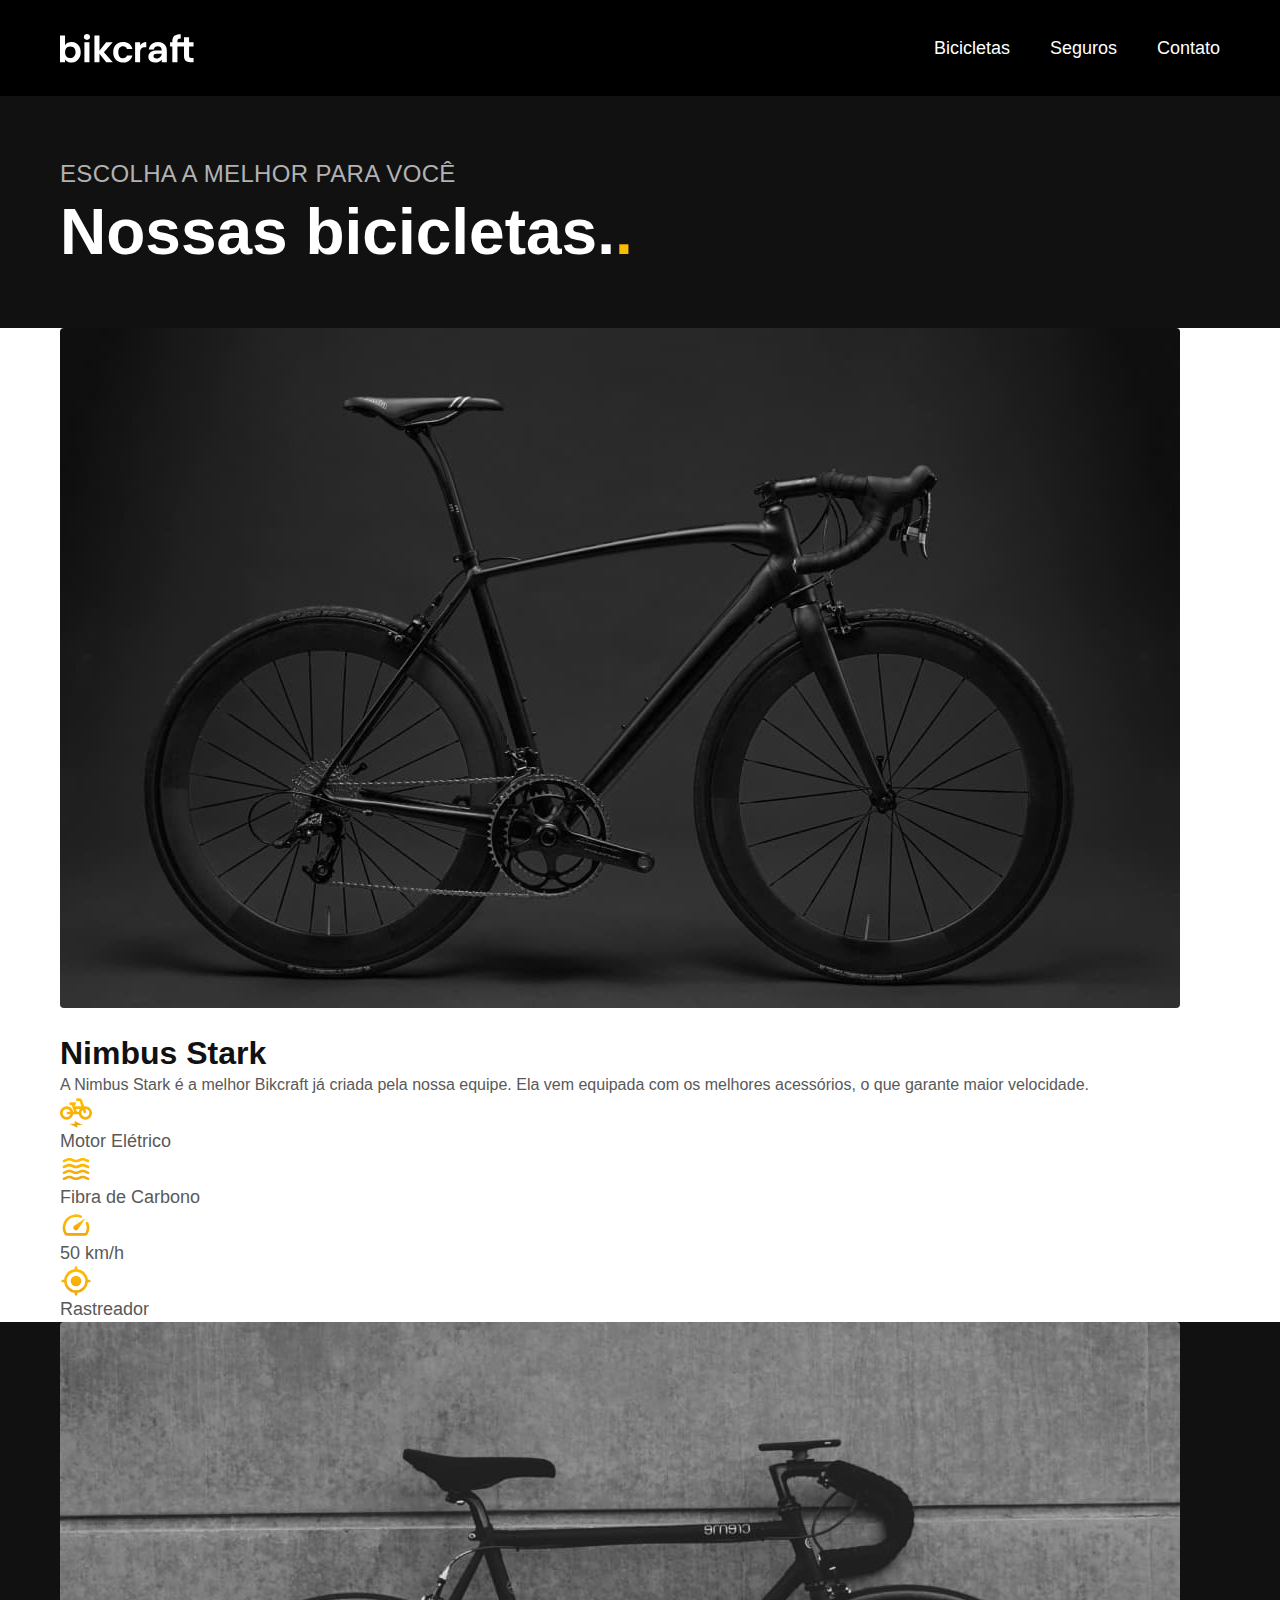
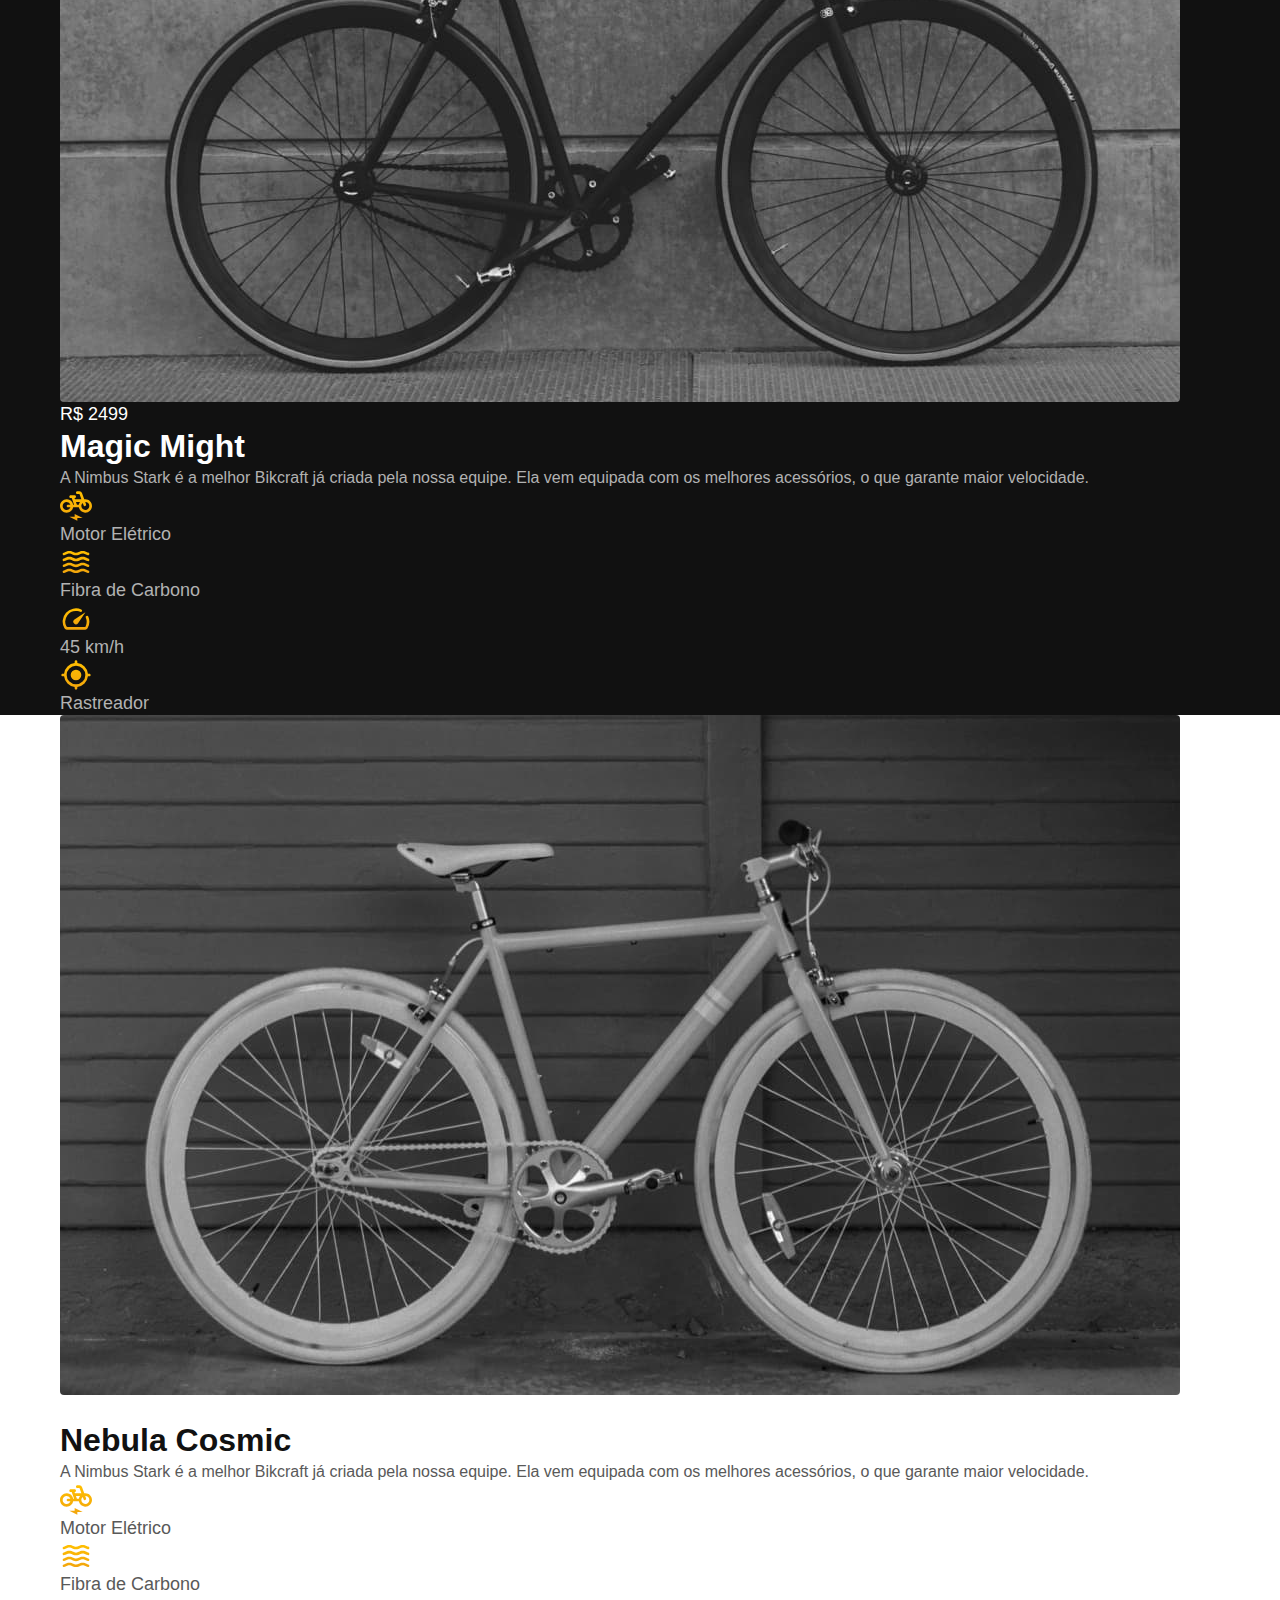
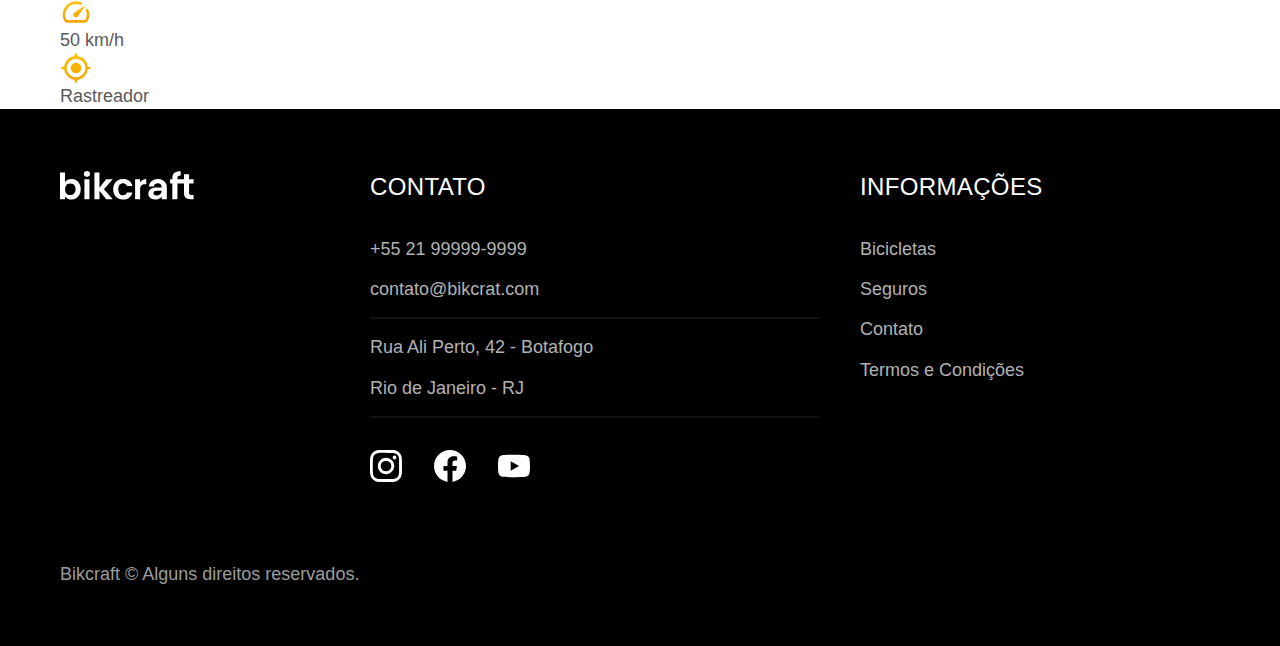
==== bicicletas.html @ 7bba7297 "Página de Temos adicionada" ====
<!DOCTYPE html>
<html lang="pt-b">

<head>
    <meta charset="UTF-8">
    <meta name="viewport" content="width=device-width, initial-scale=1.0">
    <title>Bicicletas | Bikcraft</title>
    <meta name="description" content="Bicicletas.">
    <link rel="stylesheet" href="./css/style.css">

    <!-- <link rel="preconnect" href="https://fonts.googleapis.com">
    <link rel="preconnect" href="https://fonts.gstatic.com" crossorigin>
    <link
        href="https://fonts.googleapis.com/css2?family=Poppins:ital,wght@0,400;0,500;1,400;1,500;&family=Roboto:ital,wght@0,400;0,500;1,400;1,500&family=Merriweather:ital,wght@0,900;1,900&display=swap"
        rel="stylesheet"> -->
</head>

<body id="bicicletas">
    <header class="header-bg">
        <div class="header container">
            <a href="./">
                <img src="./img/bikcraft.svg" alt="Bikcraft">
            </a>
            <nav aria-label="primaria">
                <ul class="header-menu font-1-m cor-0">
                    <li><a href="./bicicletas.html">Bicicletas</a></li>
                    <li><a href="./seguros.html">Seguros</a></li>
                    <li><a href="./contato.html">Contato</a></li>
                </ul>
            </nav>
        </div>
    </header>

    <main>
        <div class="titulo-bg">
            <div class="titulo container">
                <p class="font-2-l-b cor-5">ESCOLHA A MELHOR PARA VOCÊ</p>
                <h1 class="font-1-xxl cor-0">Nossas bicicletas.<span class="cor-p1">.</span></h1>
            </div>
        </div>


        <div class="bicicletas container">
            <div class="bicicletas-imagem">
                <img src="./img/bicicletas/nimbus.jpg" alt="Bicicleta Preta">
                <span class="font-2-m cor-0">R$ 4999</span>
            </div>
            <div class="bicicletas-conteudo">
                <h2 class="font-1-xl">Nimbus Stark</h2>
                <p class="font-2-s cor-8">A Nimbus Stark é a melhor Bikcraft já criada pela nossa equipe. Ela vem
                    equipada com os melhores
                    acessórios, o que garante maior velocidade.</p>
                <ul class="font-1-m cor-8">
                    <li>
                        <img src="./img/icones/eletrica.svg" alt="">
                        Motor Elétrico
                    </li>
                    <li>
                        <img src="./img/icones/carbono.svg" alt="">
                        Fibra de Carbono
                    </li>
                    <li>
                        <img src="./img/icones/velocidade.svg" alt="">
                        50 km/h
                    </li>
                    <li>
                        <img src="./img/icones/rastreador.svg" alt="">
                        Rastreador
                    </li>
                </ul>
            </div>
        </div>


        <div class="bicicletas-bg">
            <div class="bicicletas container">
                <div class="bicicletas-imagem">
                    <img src="./img/bicicletas/magic.jpg" alt="Bicicleta Preta">
                    <span class="font-2-m cor-0">R$ 2499</span>
                </div>
                <div class="bicicletas-conteudo">
                    <h2 class="font-1-xl cor-0">Magic Might</h2>
                    <p class="font-2-s cor-5">A Nimbus Stark é a melhor Bikcraft já criada pela nossa equipe. Ela vem
                        equipada com os melhores
                        acessórios, o que garante maior velocidade.</p>
                    <ul class="font-1-m cor-5">
                        <li>
                            <img src="./img/icones/eletrica.svg" alt="">
                            Motor Elétrico
                        </li>
                        <li>
                            <img src="./img/icones/carbono.svg" alt="">
                            Fibra de Carbono
                        </li>
                        <li>
                            <img src="./img/icones/velocidade.svg" alt="">
                            45 km/h
                        </li>
                        <li>
                            <img src="./img/icones/rastreador.svg" alt="">
                            Rastreador
                        </li>
                    </ul>
                </div>
            </div>
        </div>

        <div class="bicicletas container">
            <div class="bicicletas-imagem">
                <img src="./img/bicicletas/nebula.jpg" alt="Bicicleta Preta">
                <span class="font-2-m cor-0">R$ 3999</span>
            </div>
            <div class="bicicletas-conteudo">
                <h2 class="font-1-xl">Nebula Cosmic</h2>
                <p class="font-2-s cor-8">A Nimbus Stark é a melhor Bikcraft já criada pela nossa equipe. Ela vem
                    equipada com os melhores
                    acessórios, o que garante maior velocidade.</p>
                <ul class="font-1-m cor-8">
                    <li>
                        <img src="./img/icones/eletrica.svg" alt="">
                        Motor Elétrico
                    </li>
                    <li>
                        <img src="./img/icones/carbono.svg" alt="">
                        Fibra de Carbono
                    </li>
                    <li>
                        <img src="./img/icones/velocidade.svg" alt="">
                        50 km/h
                    </li>
                    <li>
                        <img src="./img/icones/rastreador.svg" alt="">
                        Rastreador
                    </li>
                </ul>
            </div>
        </div>


    </main>


    <footer class="footer-bg">
        <div class="footer container">
            <img src="./img/bikcraft.svg" alt="Bikcraft">
            <div class="footer-contato">
                <h3 class="font-2-l-b cor-0">Contato</h3>
                <ul class="font-2-m cor-5">
                    <li><a href="tel:+5521999999999">+55 21 99999-9999</a></li>
                    <li><a href="mailto:contato@bikcrat.com">contato@bikcrat.com</a></li>
                    <li>Rua Ali Perto, 42 - Botafogo</li>
                    <li>Rio de Janeiro - RJ</li>
                </ul>
                <div class="footer-redes">
                    <a href="./">
                        <img src="./img/redes/instagram.svg" alt="Instagram">
                    </a>
                    <a href="./">
                        <img src="./img/redes/facebook.svg" alt="facebook">
                    </a>
                    <a href="./">
                        <img src="./img/redes/youtube.svg" alt="Youtuber">
                    </a>
                </div>
            </div>
            <div class="footer-informacoes">
                <h3 class="font-2-l-b cor-0">Informações</h3>
                <nav>
                    <ul class="font-1-m cor-5">
                        <li><a href="./bicicletas.html">Bicicletas</a></li>
                        <li><a href="./seguros.html">Seguros</a></li>
                        <li><a href="./contato.html">Contato</a></li>
                        <li><a href="./termos.html">Termos e Condições</a></li>
                    </ul>
                </nav>
            </div>
            <p class="footer-copy font-2-m cor-6">Bikcraft © Alguns direitos reservados.</p>
        </div>
    </footer>
</body>

</html>
---- css/style.css ----
/* Global */
@import "./global/global.css";
@import "./global/header.css";
@import "./global/footer.css";

/* Utilidades */
@import "./utilidades/componentes.css";
@import "./utilidades/tipografia.css";
@import "./utilidades/cores.css";

/* Home */
@import "./home/introducao.css";
@import "./home/tecnologia.css";
@import "./home/parceiros.css";
@import "./home/depoimento.css";

/* Bicicletas */
@import "./bicicletas/bicicletas-lista.css";
@import "./bicicletas/bicicletas.css";

/* Seguros */
@import "./seguros/seguros.css";

/* Termos */
@import "./termos/termos.css";
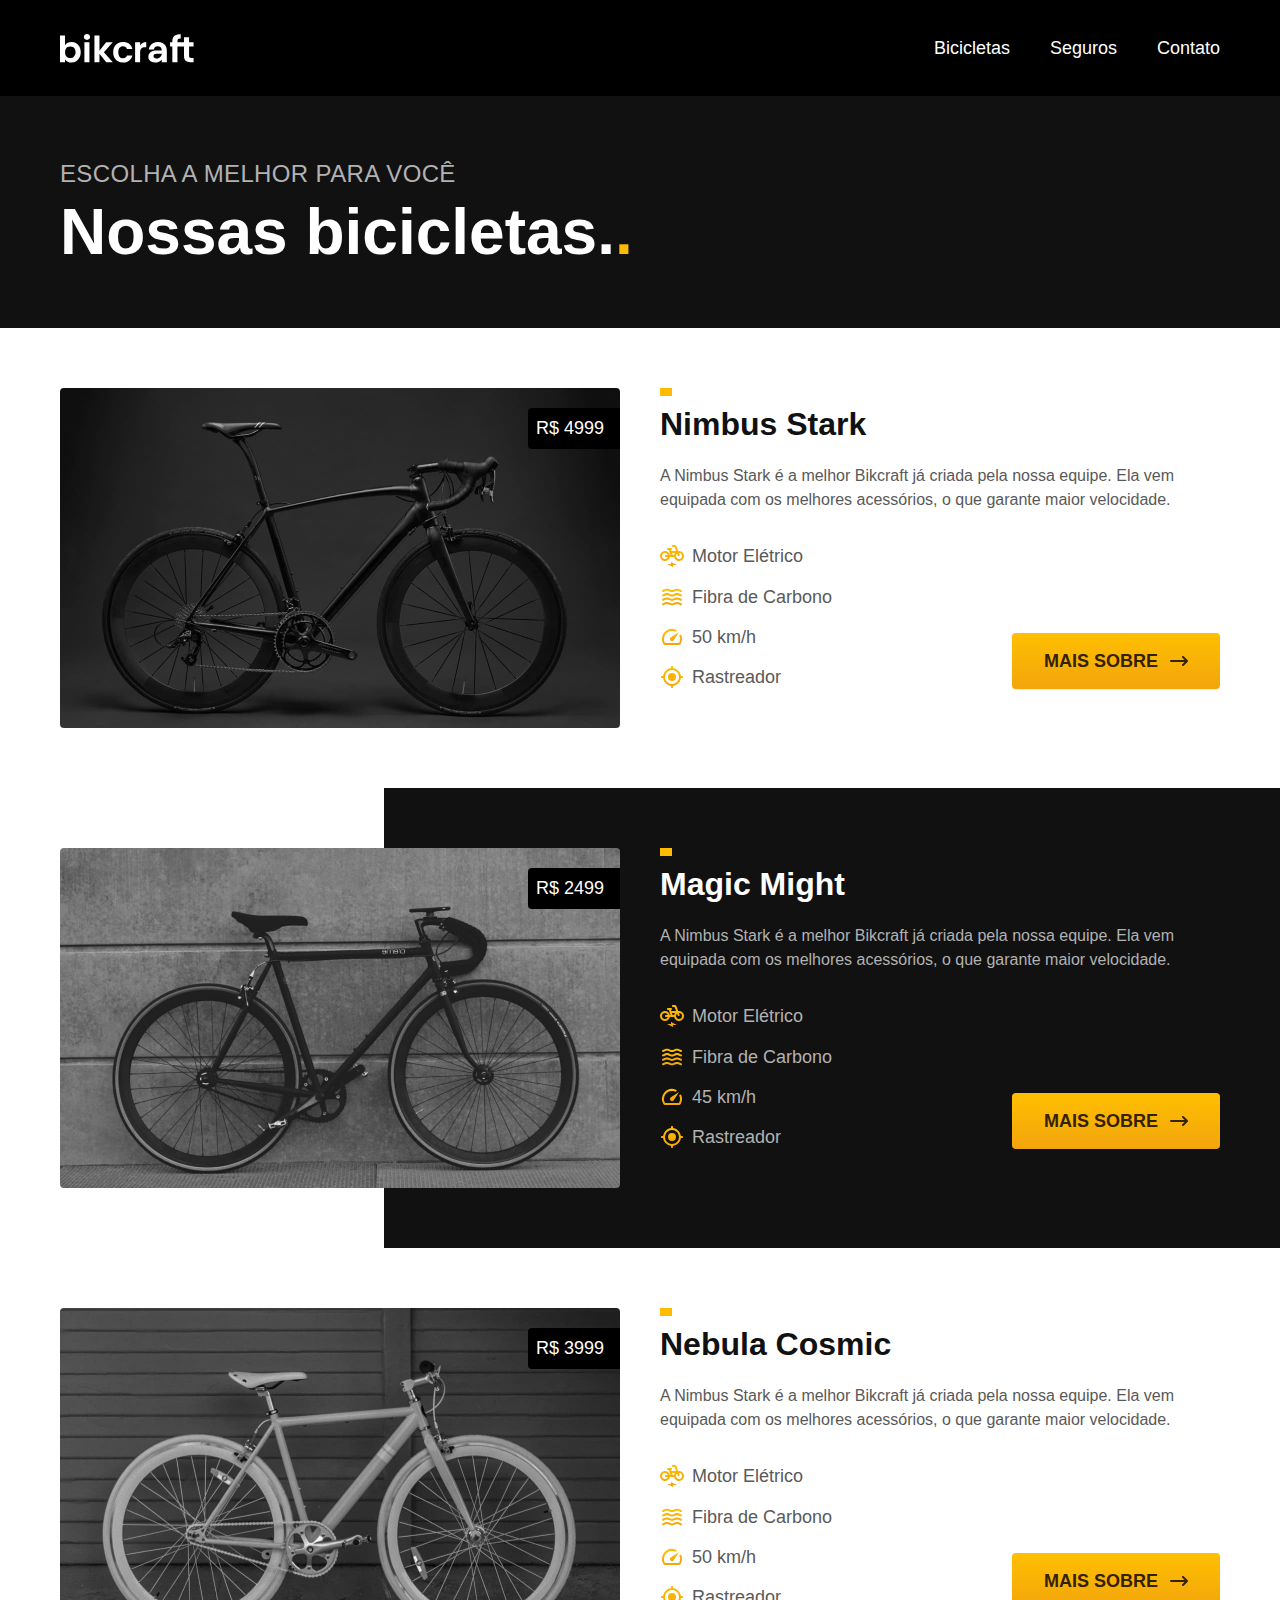
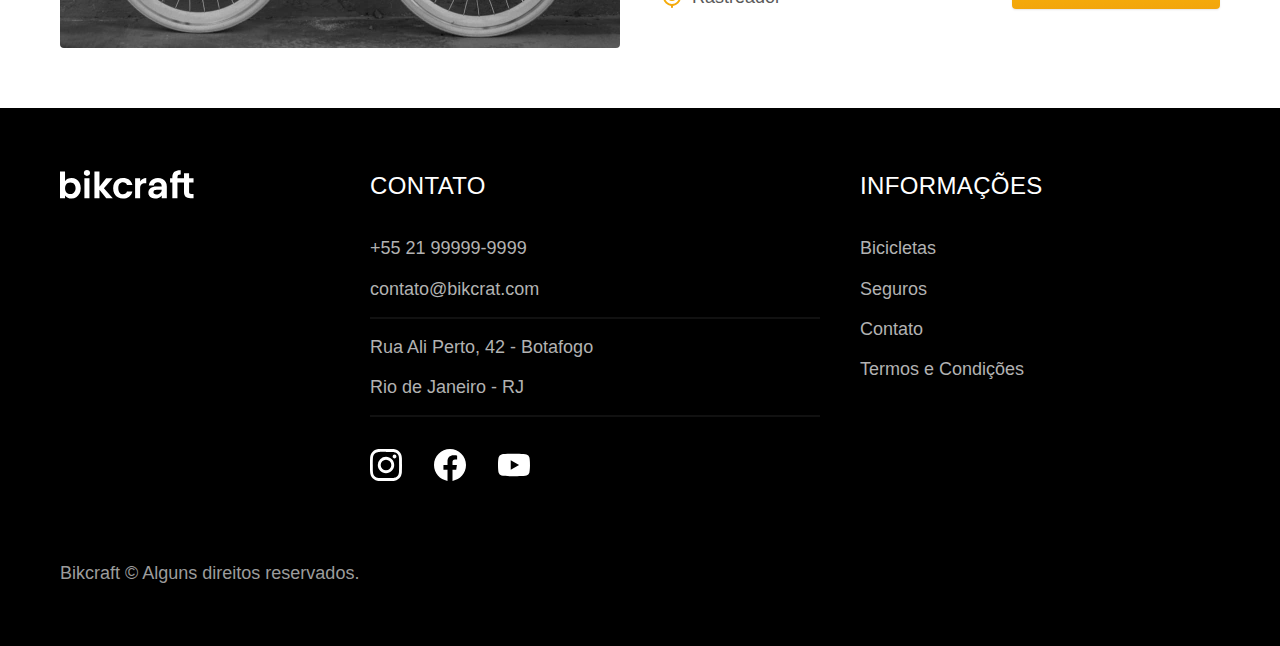
==== commit 3e80ef17: "Página de Bicicletas adicionada" ====
--- a/bicicletas.html
+++ b/bicicletas.html
@@ -68,6 +68,7 @@
                         Rastreador
                     </li>
                 </ul>
+                <a class="botao seta" href="./bicicletas/nimbus.html">Mais Sobre</a>
             </div>
         </div>
 
@@ -101,6 +102,7 @@
                             Rastreador
                         </li>
                     </ul>
+                    <a class="botao seta" href="./bicicletas/magic.html">Mais Sobre</a>
                 </div>
             </div>
         </div>
@@ -133,6 +135,7 @@
                         Rastreador
                     </li>
                 </ul>
+                <a class="botao seta" href="./bicicletas/nebula.html">Mais Sobre</a>
             </div>
         </div>
 
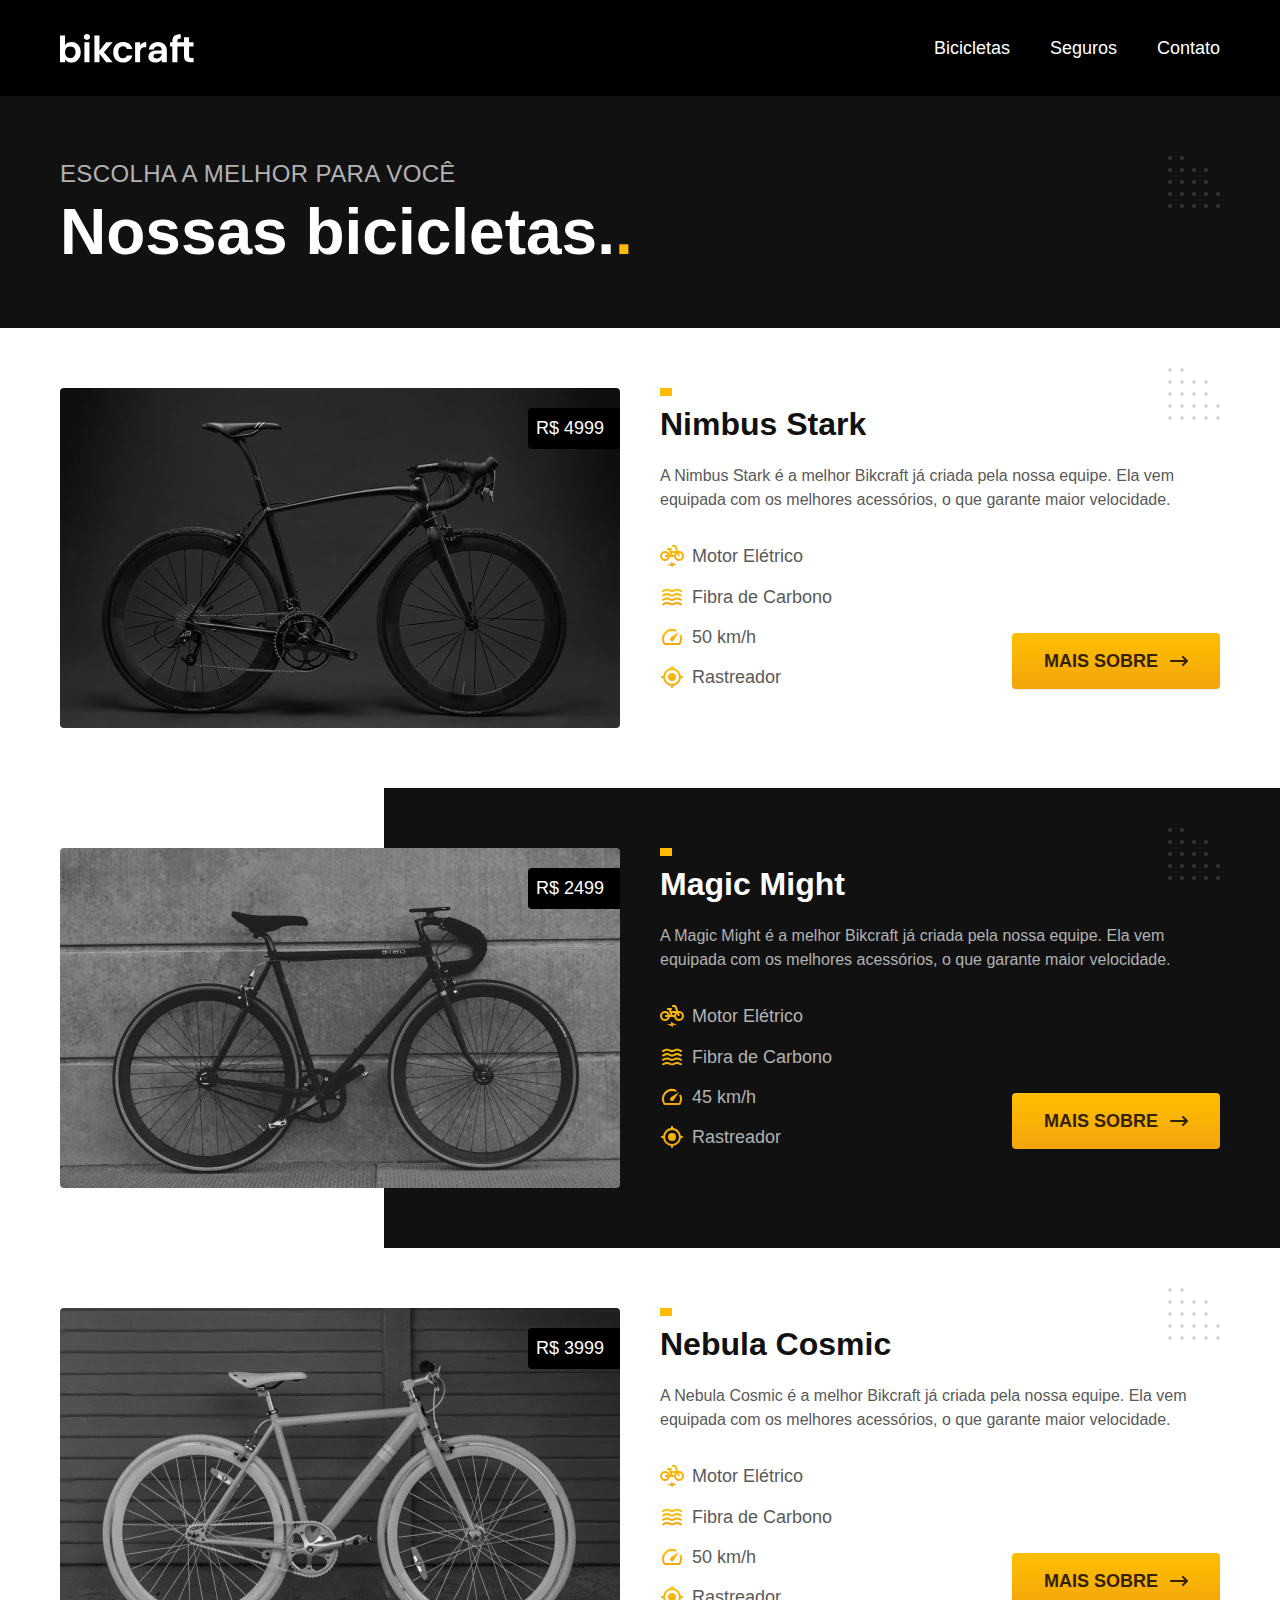
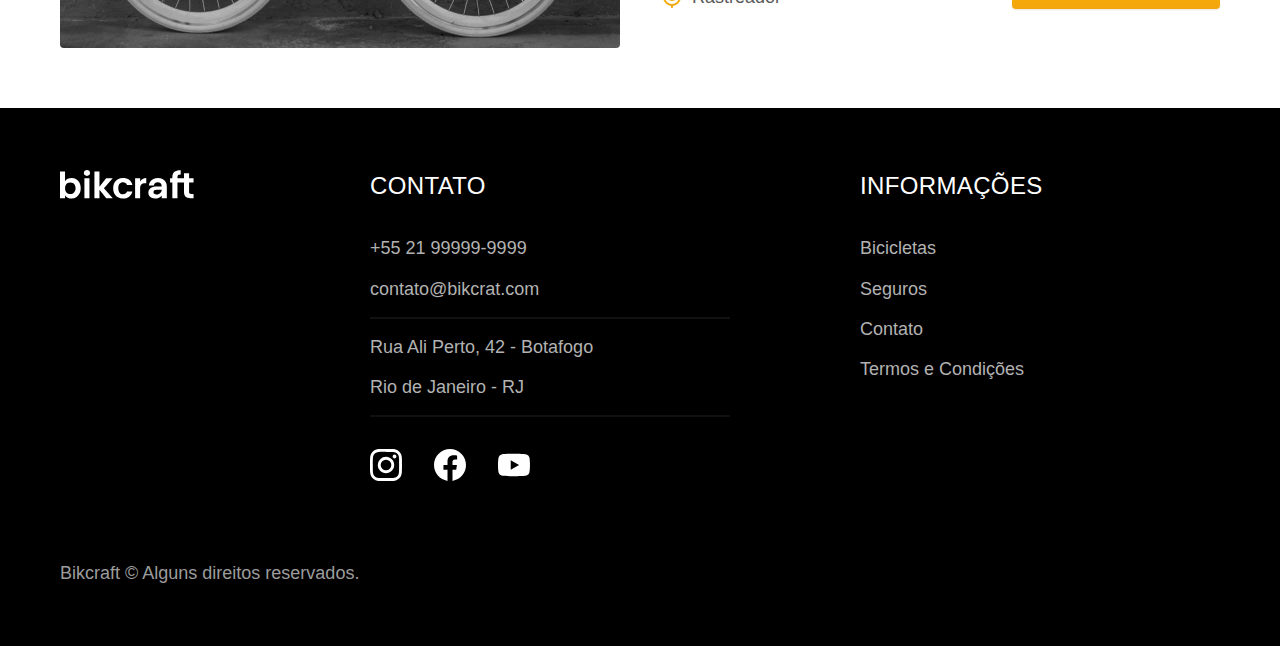
==== commit da509804: "Html e Css finalizado" ====
--- a/bicicletas.html
+++ b/bicicletas.html
@@ -6,6 +6,7 @@
     <meta name="viewport" content="width=device-width, initial-scale=1.0">
     <title>Bicicletas | Bikcraft</title>
     <meta name="description" content="Bicicletas.">
+    <link rel="preload" href="./css/style.css" as="style">
     <link rel="stylesheet" href="./css/style.css">
 
     <!-- <link rel="preconnect" href="https://fonts.googleapis.com">
@@ -81,7 +82,7 @@
                 </div>
                 <div class="bicicletas-conteudo">
                     <h2 class="font-1-xl cor-0">Magic Might</h2>
-                    <p class="font-2-s cor-5">A Nimbus Stark é a melhor Bikcraft já criada pela nossa equipe. Ela vem
+                    <p class="font-2-s cor-5">A Magic Might é a melhor Bikcraft já criada pela nossa equipe. Ela vem
                         equipada com os melhores
                         acessórios, o que garante maior velocidade.</p>
                     <ul class="font-1-m cor-5">
@@ -114,7 +115,7 @@
             </div>
             <div class="bicicletas-conteudo">
                 <h2 class="font-1-xl">Nebula Cosmic</h2>
-                <p class="font-2-s cor-8">A Nimbus Stark é a melhor Bikcraft já criada pela nossa equipe. Ela vem
+                <p class="font-2-s cor-8">A Nebula Cosmic é a melhor Bikcraft já criada pela nossa equipe. Ela vem
                     equipada com os melhores
                     acessórios, o que garante maior velocidade.</p>
                 <ul class="font-1-m cor-8">
@@ -145,7 +146,7 @@
 
     <footer class="footer-bg">
         <div class="footer container">
-            <img src="./img/bikcraft.svg" alt="Bikcraft">
+            <img src="./img/bikcraft.svg" width="136" height="32" alt="Bikcraft">
             <div class="footer-contato">
                 <h3 class="font-2-l-b cor-0">Contato</h3>
                 <ul class="font-2-m cor-5">
@@ -156,13 +157,13 @@
                 </ul>
                 <div class="footer-redes">
                     <a href="./">
-                        <img src="./img/redes/instagram.svg" alt="Instagram">
+                        <img src="./img/redes/instagram.svg" width="32" height="32" alt="Instagram">
                     </a>
                     <a href="./">
-                        <img src="./img/redes/facebook.svg" alt="facebook">
+                        <img src="./img/redes/facebook.svg" width="32" height="32" alt="facebook">
                     </a>
                     <a href="./">
-                        <img src="./img/redes/youtube.svg" alt="Youtuber">
+                        <img src="./img/redes/youtube.svg" width="32" height="32" alt="Youtuber">
                     </a>
                 </div>
             </div>
--- a/css/style.css
+++ b/css/style.css
@@ -7,6 +7,7 @@
 @import "./utilidades/componentes.css";
 @import "./utilidades/tipografia.css";
 @import "./utilidades/cores.css";
+@import "./utilidades/formulario.css";
 
 /* Home */
 @import "./home/introducao.css";
@@ -18,8 +19,21 @@
 @import "./bicicletas/bicicletas-lista.css";
 @import "./bicicletas/bicicletas.css";
 
+/* Bicicleta */
+@import "./bicicleta/bicicleta.css";
+@import "./bicicleta/seguro.css";
+
 /* Seguros */
 @import "./seguros/seguros.css";
+@import "./seguros/vantagens.css";
+@import "./seguros/perguntas.css";
+
+/* contato */
+@import "./contato/contato.css";
+@import "./contato/lojas.css";
+
+/* Orcamento */
+@import "./orcamento/orcamento.css";
 
 /* Termos */
 @import "./termos/termos.css";--- a/css/style.css
+++ b/css/style.css
@@ -7,6 +7,7 @@
 @import "./utilidades/componentes.css";
 @import "./utilidades/tipografia.css";
 @import "./utilidades/cores.css";
+@import "./utilidades/formulario.css";
 
 /* Home */
 @import "./home/introducao.css";
@@ -18,8 +19,21 @@
 @import "./bicicletas/bicicletas-lista.css";
 @import "./bicicletas/bicicletas.css";
 
+/* Bicicleta */
+@import "./bicicleta/bicicleta.css";
+@import "./bicicleta/seguro.css";
+
 /* Seguros */
 @import "./seguros/seguros.css";
+@import "./seguros/vantagens.css";
+@import "./seguros/perguntas.css";
+
+/* contato */
+@import "./contato/contato.css";
+@import "./contato/lojas.css";
+
+/* Orcamento */
+@import "./orcamento/orcamento.css";
 
 /* Termos */
 @import "./termos/termos.css";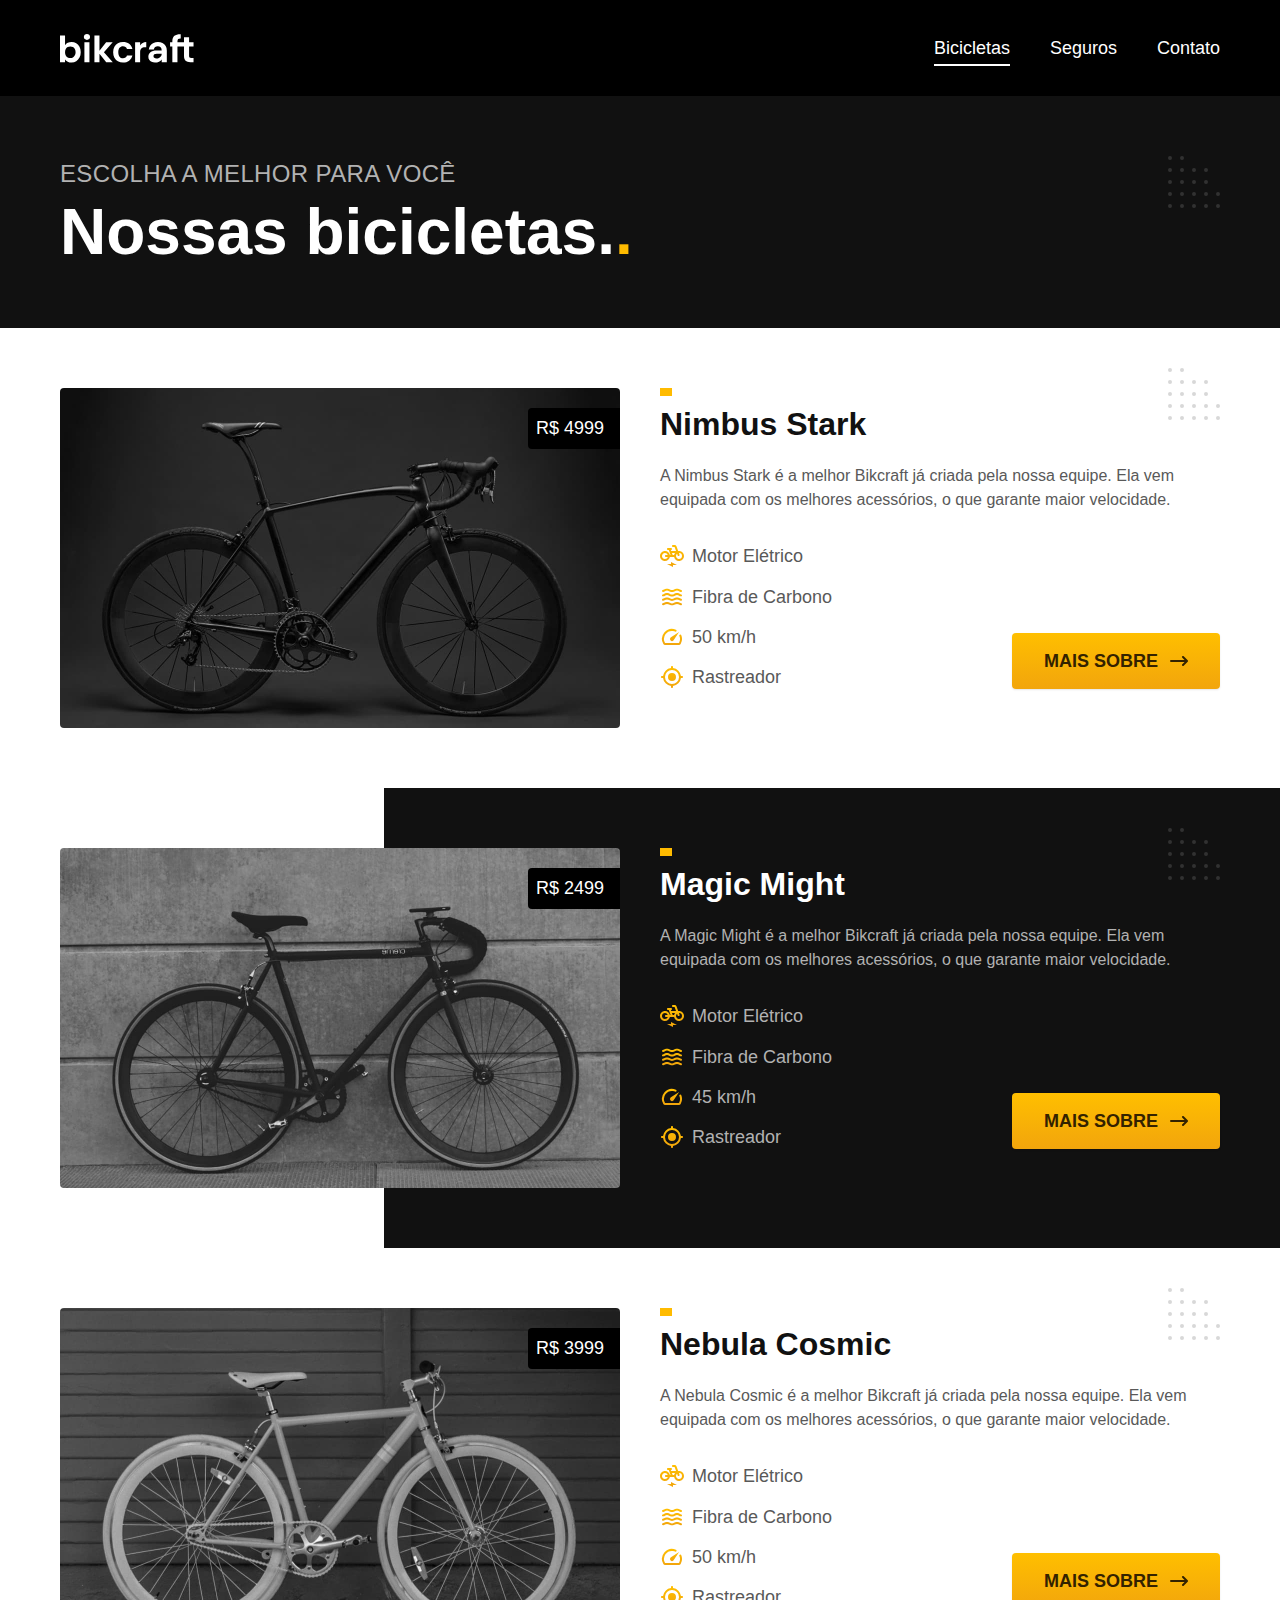
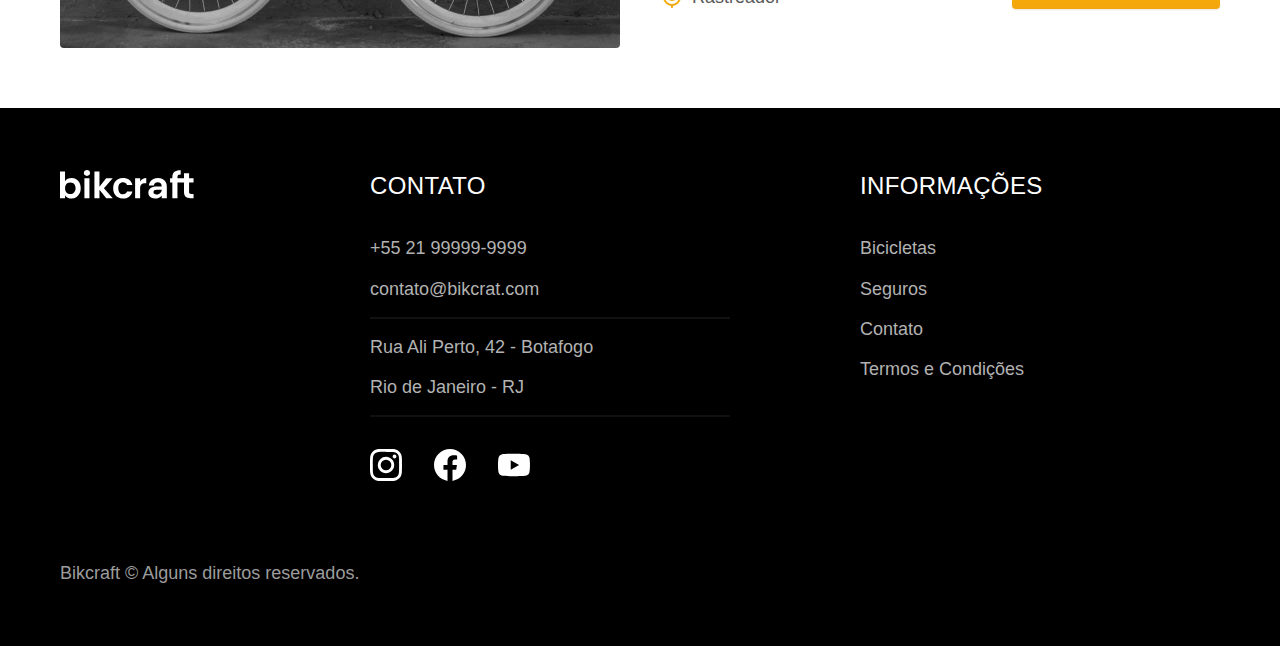
==== commit 674cc1a5: "Site sendo finalizado, adicionando algumas animações em JS" ====
--- a/bicicletas.html
+++ b/bicicletas.html
@@ -181,6 +181,7 @@
             <p class="footer-copy font-2-m cor-6">Bikcraft © Alguns direitos reservados.</p>
         </div>
     </footer>
+    <script src="./js/script.js"></script>
 </body>
 
 </html>--- a/css/style.css
+++ b/css/style.css
@@ -8,6 +8,7 @@
 @import "./utilidades/tipografia.css";
 @import "./utilidades/cores.css";
 @import "./utilidades/formulario.css";
+@import "./utilidades/animacao.css";
 
 /* Home */
 @import "./home/introducao.css";
--- a/css/style.css
+++ b/css/style.css
@@ -8,6 +8,7 @@
 @import "./utilidades/tipografia.css";
 @import "./utilidades/cores.css";
 @import "./utilidades/formulario.css";
+@import "./utilidades/animacao.css";
 
 /* Home */
 @import "./home/introducao.css";
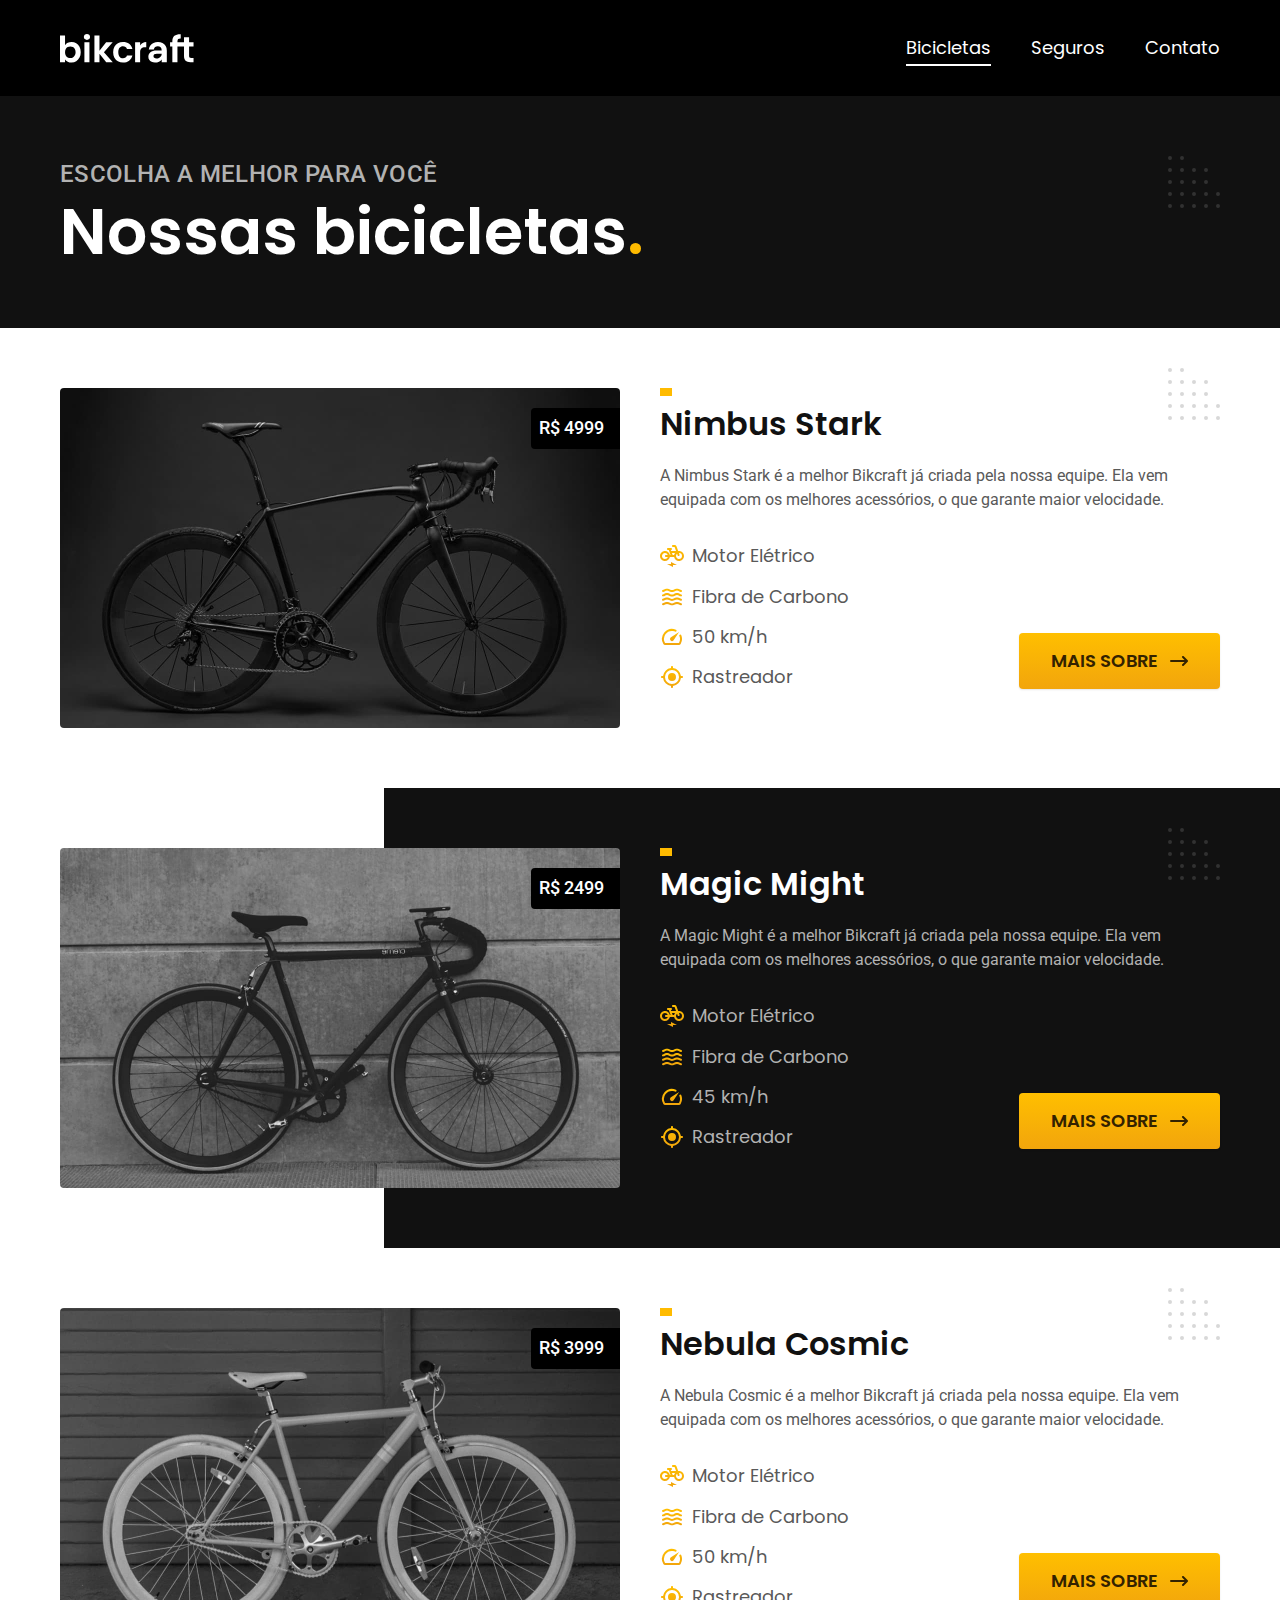
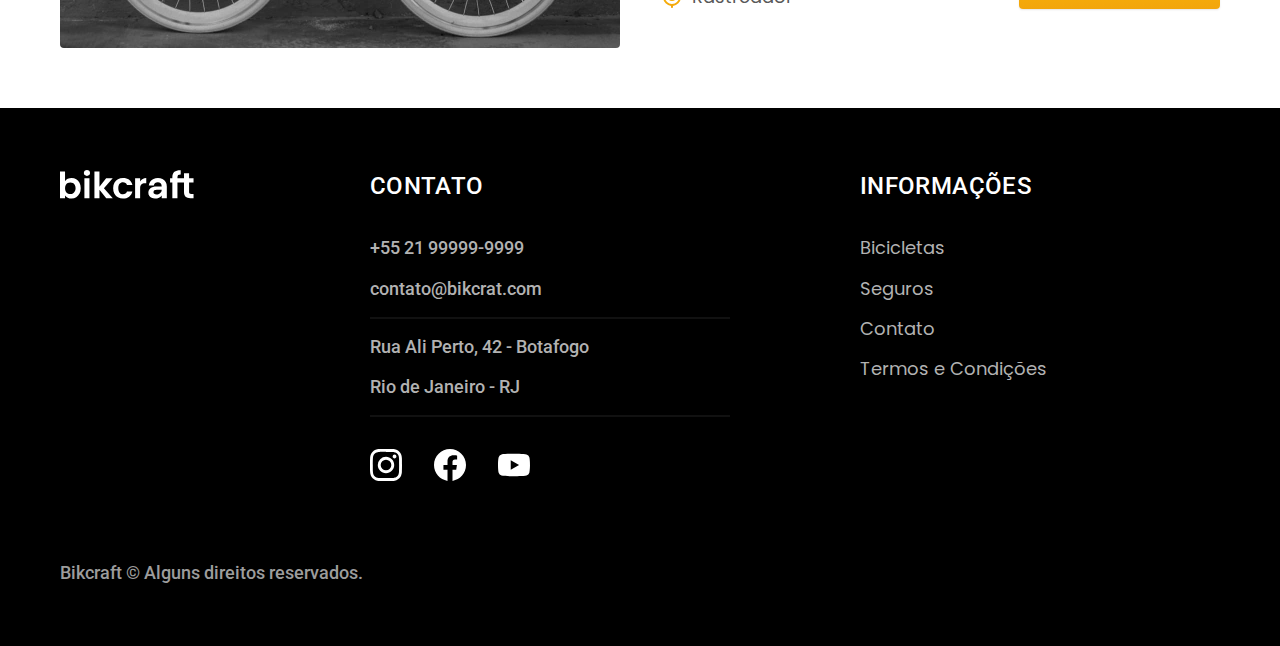
==== commit 6c3535e6: "Algumas melhorias" ====
--- a/bicicletas.html
+++ b/bicicletas.html
@@ -6,14 +6,17 @@
     <meta name="viewport" content="width=device-width, initial-scale=1.0">
     <title>Bicicletas | Bikcraft</title>
     <meta name="description" content="Bicicletas.">
-    <link rel="preload" href="./css/style.css" as="style">
-    <link rel="stylesheet" href="./css/style.css">
 
-    <!-- <link rel="preconnect" href="https://fonts.googleapis.com">
+    <link rel="icon" href="./img/favicon.svg" type="image/svg+xml">
+    <link rel="preload" href="./css/style.min.css" as="style">
+    <link rel="stylesheet" href="./css/style.min.css">
+
+    <link rel="preconnect" href="https://fonts.googleapis.com">
     <link rel="preconnect" href="https://fonts.gstatic.com" crossorigin>
     <link
         href="https://fonts.googleapis.com/css2?family=Poppins:ital,wght@0,400;0,500;1,400;1,500;&family=Roboto:ital,wght@0,400;0,500;1,400;1,500&family=Merriweather:ital,wght@0,900;1,900&display=swap"
-        rel="stylesheet"> -->
+        rel="stylesheet">
+    <script>document.documentElement.classList.add('js')</script>
 </head>
 
 <body id="bicicletas">
@@ -35,8 +38,9 @@
     <main>
         <div class="titulo-bg">
             <div class="titulo container">
-                <p class="font-2-l-b cor-5">ESCOLHA A MELHOR PARA VOCÊ</p>
-                <h1 class="font-1-xxl cor-0">Nossas bicicletas.<span class="cor-p1">.</span></h1>
+                <p class="font-2-l-b cor-5 fadeInLeft" data-anime="200">ESCOLHA A MELHOR PARA VOCÊ</p>
+                <h1 class="font-1-xxl cor-0 fadeInLeft" data-anime="600">Nossas bicicletas<span class="cor-p1">.</span>
+                </h1>
             </div>
         </div>
 
@@ -181,6 +185,8 @@
             <p class="footer-copy font-2-m cor-6">Bikcraft © Alguns direitos reservados.</p>
         </div>
     </footer>
+
+    <script src="./js/plugins/simple-anime.js"></script>
     <script src="./js/script.js"></script>
 </body>
 
--- a/css/style.min.css
+++ b/css/style.min.css
@@ -0,0 +1 @@
+body{margin:0;font-family:Arial,Helvetica,sans-serif;color:#111}blockquote,dd,h1,h2,h3,h4,p,ul{margin:0}ul{padding:0;list-style:none}a{text-decoration:none;color:inherit}img{max-width:100%;height:auto;display:block}img[src$=".jpg"]{border-radius:4px}.header-bg{background-color:var(--cor-12)}.header{display:flex;flex-wrap:wrap;gap:20px;justify-content:space-between;align-items:center;padding-top:20px;padding-bottom:20px}.header-menu{display:flex;flex-wrap:wrap;gap:40px}.header-menu a{display:inline-block;padding:16px 0;position:relative}.header-menu a::after{content:"";display:block;height:2px;width:0;background:var(--cor-0);margin-top:4px;position:absolute}.header-menu a.ativo::after,.header-menu a:hover::after{width:100%;transition:.3s}@media (max-width:800px){.header-menu{gap:20px}.header-menu a{background:var(--cor-11);padding:12px 16px;border-radius:4px}.header-menu a:hover{background:var(--cor-10)}.header a::after{display:none}}@media (max-width:600px){.header-menu{gap:12px}.header-menu a{padding:8px 12px;font-size:14px}}.footer-bg{background:var(--cor-12)}.footer{display:grid;grid-template-columns:3fr 5fr 4fr;gap:40px;padding-top:60px;padding-bottom:60px}.footer h3{margin-bottom:32px}.footer ul{margin-bottom:32px}.footer-contato li:nth-child(2n):after{content:'';display:block;max-width:360px;height:2px;background:var(--cor-11);margin-top:16px}.footer li{margin-bottom:16px}.footer-redes{display:flex;gap:32px}.footer a:hover{color:var(--cor-0)}.footer-copy{grid-column:1/-1;margin-top:40px}@media (max-width:800px){.footer>img{display:none}.footer{grid-template-columns:1fr 1fr}}@media (max-width:600px){.footer{grid-template-columns:1fr;gap:60px}.footer-copy{margin-top:0}}.container{box-sizing:border-box;max-width:1200px;padding-left:20px;padding-right:20px;margin-left:auto;margin-right:auto}.bicicletas-lista{padding-top:60px;padding-bottom:120px}.botao{display:inline-block;padding:16px 32px;background:linear-gradient(#ffbf00,#f2a50c);border-radius:4px;box-shadow:0 1px 2px rgba(0,0,0,.1);text-transform:uppercase;color:var(--cor-p5);font-size:18px;font:600 1.125rem/1.35 Poppins,sans-serif;max-width:max-content;border:none;cursor:pointer}.botao:hover{background:linear-gradient(#ffb60d,#e59317)}.botao.secundario{background:var(--cor-10);color:var(--cor-2)}.botao.secundario:hover{background:var(--cor-9)}.botao.seta{display:flex;align-items:center}.botao.seta::after{content:'';display:inline-block;width:18px;height:10px;margin-left:12px;background:url(../img/icones/seta.svg);transition:transform .3s}.botao.seta:hover:after{transform:translateX(6px)}@media (max-width:600px){.botao{padding:12px 16px;font-size:1rem}}.link{display:inline-block;color:var(--cor-p1);font:500 1.5rem/1.5 Poppins,sans-serif;text-transform:uppercase}.link::after{content:'';display:block;width:100%;height:4px;background-color:currentColor}.link:hover{color:var(--cor-0)}.titulo-bg{padding-top:60px;padding-bottom:60px;background:var(--cor-11)}.titulo{background:url(../img/dec/top-right.svg) no-repeat top right 20px}.titulo p{margin-bottom:4px}@media (max-width:800px){.titulo{padding-top:40px;padding-bottom:40px}.titulo p{font-size:1rem;text-transform:lowercase;font-weight:400}}.font-1-xs{font:400 0.75rem/1.35 Poppins,sans-serif}.font-2-xs{font:400 0.875rem/1.43 Roboto,sans-serif}.font-1-s{font:400 1rem/1.5 Poppins,sans-serif}.font-2-s{font:400 1rem/1.5 Roboto,sans-serif}.font-1-m,.font-1-m-b{font:400 1.125rem/1.35 Poppins,sans-serif}.font-1-m-b{font-weight:600}.font-2-m{font:500 1.125rem/1.35 Roboto,sans-serif}.font-1-l{font:400 1.5rem/1.5 Poppins,sans-serif}.font-2-l,.font-2-l-b{font:400 1.5rem/1.5 Roboto,sans-serif}.font-2-l-b{font-weight:500;letter-spacing:.015em;text-transform:uppercase}.font-1-xl{font:600 2rem/1.25 Poppins,sans-serif}.font-2-xl{font:500 2rem/1.25 Roboto,sans-serif}.font-1-xxl{font:600 4rem/1.125 Poppins,sans-serif}@media (max-width:1200px){.font-1-xxl{font-size:3rem}.font-2-l,.font-2-l-b{font-size:1.125rem}}@media (max-width:800px){.font-1-xxl{font-size:2rem}.font-1-xl,.font-2-xl{font-size:1.5rem}}:root{--cor-0:#ffffff;--cor-1:#f7f7f7;--cor-2:#ededed;--cor-3:#dedede;--cor-4:#cccccc;--cor-5:#b2b2b2;--cor-6:#9c9c9c;--cor-7:#717171;--cor-8:#595959;--cor-9:#404040;--cor-10:#2e2e2e;--cor-11:#111111;--cor-12:#000000;--cor-p1:#ffbb00;--cor-p2:#e4a30b;--cor-p3:#a66f00;--cor-p4:#664400;--cor-p5:#332200}.cor-0{color:var(--cor-0)}.cor-1{color:var(--cor-1)}.cor-2{color:var(--cor-2)}.cor-3{color:var(--cor-3)}.cor-4{color:var(--cor-4)}.cor-5{color:var(--cor-5)}.cor-6{color:var(--cor-6)}.cor-7{color:var(--cor-7)}.cor-8{color:var(--cor-8)}.cor-9{color:var(--cor-9)}.cor-10{color:var(--cor-10)}.cor-11{color:var(--cor-11)}.cor-12{color:var(--cor-12)}.cor-p1{color:var(--cor-p1)}.cor-p2{color:var(--cor-p2)}.cor-p3{color:var(--cor-p3)}.cor-p4{color:var(--cor-p4)}.cor-p5{color:var(--cor-p5)}.form{display:grid;grid-template-columns:1fr 1fr;gap:20px}.form label{display:block;font:400 1rem/1.5 Poppins,sans-serif;margin-bottom:4px}.form .col-2{grid-column:span 2}.form input[type=email],.form input[type=text],.form textarea{font:400 1rem/1.5 roboto,sans-serif;background:var(--cor-1);border:1px solid var(--cor-2);padding:12px;border-radius:4px;width:100%;box-sizing:border-box}.form input[type=email]:focus,.form input[type=text]:focus,.form textarea:focus{outline:0;border-color:var(--cor-p1);background:var(--cor-0);box-shadow:0 0 0 2px #fea}@media (max-width:600px){.form{grid-template-columns:1fr}.form .col-2{grid-column:1}}.js .fadeInDown{transform:translate3d(0,-20px,0)}.js .fadeInUp{transform:translate3d(0,20px,0)}.js .fadeInRight{transform:translate3d(20px,0,0)}.js .fadeInLeft{transform:translate3d(-20px,0,0)}.js [data-anime]{opacity:0}.js .anime{opacity:1;transform:none;transition:transform .8s,opacity .8s}.introducao-bg{background:var(--cor-12) url(../img/dec/bottom-left.svg) no-repeat bottom 160px left 20px;box-shadow:inset 0 -120px var(--cor-0)}.introducao{display:grid;grid-template-columns:1fr 1fr;gap:0 40px}.introducao-conteudo{align-self:end;padding-bottom:200px}.introducao img{width:100%;height:100%;object-fit:cover;border-radius:4px}.introducao h1{margin-bottom:32px}.introducao p{margin-bottom:20px}@media (max-width:800px){.introducao-bg{background-color:var(--cor-11);padding-top:40px;box-shadow:inset 0 -60px var(--cor-0)}.introducao{grid-template-columns:1fr;gap:32px}.introducao-conteudo{padding-bottom:0}.introducao h1{margin-bottom:16px}.introducao img{height:300px;width:100%}}.tecnologia-bg{background-color:var(--cor-11);box-shadow:inset 0 80px var(--cor-0),inset 0 -80px var(--cor-0)}.tecnologia{display:grid;grid-template-columns:1fr 1fr;gap:40px}.tecnologia-imagem img{width:100%;height:100%;object-fit:cover;object-position:left}.tecnologia-conteudo{padding-top:160px;padding-bottom:160px}.tecnologia-conteudo>span{display:block;margin-bottom:20px}.tecnologia-conteudo h2{margin-bottom:32px}.tecnologia p{margin-bottom:20px}.tecnologia a{margin-bottom:80px}.tecnologias-vantagens{display:flex;gap:40px}.tecnologias-vantagens h3{margin-bottom:8px;width:max-content}.tecnologias-vantagens img{width:24px;margin-bottom:8px}@media (max-width:800px){.tecnologia-bg{box-shadow:initial}.tecnologia{grid-template-columns:1fr}.tecnologia-conteudo{padding-top:60px;padding-bottom:60px}.tecnologia-imagem{display:none}.tecnologia a{margin-bottom:60px}}@media (max-width:600px){.tecnologias-vantagens{flex-direction:column}}.parceiros{padding-top:60px;padding-bottom:120px}.parceiros h2{margin-bottom:60px}.parceiros ul{padding:0 20px;max-width:1400px;display:grid;grid-template-columns:repeat(4,1fr);margin:0 auto}.parceiros li{display:flex;padding:32px;border-left:2px solid var(--cor-2)}.parceiros img{margin:auto}.parceiros li:first-child,.parceiros li:nth-child(5){border-left:none}.parceiros li:nth-child(n+5){border-top:2px solid var(--cor-2)}@media (max-width:800px){.parceiros{padding-bottom:60px}.parceiros li{padding:20px}.parceiros h2{margin-bottom:20px}.parceiros ul{grid-template-columns:repeat(2,1fr)}.parceiros li:nth-child(n+3){border-top:2px solid var(--cor-2)}.parceiros li:nth-child(odd){border-left:none}}.depoimento{display:grid;grid-template-columns:1fr 1fr;background-color:var(--cor-p1);overflow:hidden}.depoimento img{width:100%;height:100%;object-fit:cover;border-radius:0}.depoimento-conteudo{padding:40px 40px 80px 80px;align-self:end;background:url(../img/dec/bottom-right-p.svg) no-repeat bottom 40px right 40px}.depoimento-conteudo p{max-width:32ch;font-family:Merriweather,serif;font-style:italic;font-weight:900;margin-bottom:32px;position:relative}.depoimento p::after,.depoimento p::before{font-size:5rem;color:var(--cor-p2);position:absolute}.depoimento p::before{content:'“';left:-50px;top:-20px}.depoimento p::after{content:'”'}@media (min-width:1200px){.depoimento img{max-height:520px}}@media (max-width:800px){.depoimento{grid-template-columns:1fr;text-align:center}.depoimento img{max-height:200px}.depoimento-conteudo{padding:40px 20px;margin:auto}}.bicicletas-lista{padding-top:60px;padding-bottom:120px}.bicicletas-lista h2{margin-bottom:40px}.bicicletas-lista ul{display:flex;gap:40px;padding:0 20px 20px 20px;max-width:1400px;margin-left:auto;margin-right:auto;overflow-x:auto}#bicicleta .bicicletas-lista ul{padding:0 0 20px 0}.bicicletas-lista li{flex:1;min-width:280px}.bicicletas-lista a{display:block}.bicicletas-lista img{margin-bottom:16px}.bicicletas-lista h3{margin-bottom:8px;display:flex;align-items:center}.bicicletas-lista h3::before{content:'';display:inline-block;height:8px;width:12px;margin-right:8px;background-color:var(--cor-p1);transition:width .2s}.bicicletas-lista a:hover h3::before{width:24px}.bicicletas-lista li span{padding-left:20px}@media (max-width:800px){.bicicletas-lista{padding-bottom:60px}.bicicletas-lista ul{gap:20px}}.bicicletas-bg{background:linear-gradient(to right,var(--cor-0) 30%,var(--cor-11) 30%)}.bicicletas{display:grid;grid-template-columns:1fr 1fr;gap:40px;padding-top:60px;padding-bottom:60px;background:url(../img/dec/top-right.svg) no-repeat top 40px right 20px}.bicicletas-imagem{display:grid}.bicicletas-imagem img{grid-area:1/1}.bicicletas-imagem span{place-self:start end;grid-area:1/1;margin-top:20px;display:inline-block;background:var(--cor-12);padding:8px 16px 8px 8px;border-radius:4px 0 0 4px}.bicicletas-conteudo{display:grid;grid-template-columns:1fr auto;align-content:start}.bicicletas h2,.bicicletas p{grid-column:1/-1}.bicicletas h2{margin-bottom:20px}.bicicletas h2::before{content:'';display:block;width:12px;height:8px;background-color:var(--cor-p1);margin-bottom:8px}.bicicletas p{margin-bottom:32px}.bicicletas a{place-self:end}.bicicletas li{display:flex;align-items:center}.bicicletas ul{display:grid;gap:16px}.bicicletas-conteudo img{width:24px;margin-right:8px}@media (max-width:800px){.bicicletas-bg{background:var(--cor-11) 30%}.bicicletas{grid-template-columns:1fr;gap:20px;padding-top:40px;padding-bottom:40px}}@media (max-width:600px){.bicicletas-conteudo{grid-template-columns:1fr}.bicicletas ul{font-size:1rem;grid-template-columns:1fr 1fr;margin-bottom:32px}.bicicletas a{place-self:start}}.bicicleta{display:grid;grid-template-columns:1fr 1fr;align-items:start;gap:40px;padding-top:60px;padding-bottom:60px}#bicicleta .titulo p{text-transform:uppercase}.bicicleta-imagens{display:flex;flex-wrap:wrap;gap:20px}.bicicleta-imagens img{flex:1;min-width:200px}.bicicleta-imagens img:first-child{min-width:100%}.bicicleta-conteudo>p{margin-bottom:32px}.bicicleta-comprar{display:grid;grid-template-columns:max-content auto;align-items:center;justify-items:start;gap:8px 12px;margin-bottom:40px}.bicicleta-comprar a{grid-row:span 2}.bicicleta-comprar span{display:flex;align-items:center;background-color:var(--cor-12);gap:8px;padding:4px 8px;border-radius:4px}.bicicleta-conteudo h2{text-transform:uppercase;letter-spacing:.015em;margin-bottom:12px}.bicicleta-ficha,.bicicleta-informacoes{padding:32px;background:var(--cor-12);border-radius:4px}.bicicleta-informacoes{display:grid;grid-template-columns:1fr 1fr;margin-bottom:40px;gap:32px}.bicicleta-informacoes img{width:24px;margin-bottom:8px}.bicicleta-informacoes h3{margin-bottom:8px}.bicicleta-ficha li{padding:4px 0;display:flex;justify-content:space-between;border-bottom:1px solid var(--cor-11)}.bicicleta-ficha li:last-child{border-bottom:none}.bicicleta-ficha span{color:var(--cor-6)}@media (max-width:800px){.bicicleta{grid-template-columns:1fr;padding-top:40px;padding-bottom:40px}.bicicleta-imagens{grid-row:2}}@media (max-width:400px){.bicicleta-informacoes{grid-template-columns:1fr}.bicicleta-comprar{grid-template-columns:1fr}}.seguro-bg{background-color:var(--cor-11);box-shadow:inset 0 120px var(--cor-0),inset 0 -120px var(--cor-12)}.seguro{display:grid;grid-template-columns:1fr 1fr;gap:40px}.seguro-imagem img{width:100%;height:100%;object-fit:cover}.seguro-conteudo{padding-top:180px;padding-bottom:180px}.seguro h2{margin-bottom:32px}.seguro p{margin-bottom:20px}@media (max-width:800px){.seguro-bg{box-shadow:inset 0 -60px var(--cor-12)}.seguro{grid-template-columns:1fr}.seguro-conteudo{grid-row:1;padding-top:40px;padding-bottom:0}}.seguros-bg{background-color:var(--cor-11)}.seguros{padding-top:60px;padding-bottom:60px;display:grid;grid-template-columns:1fr 1fr;gap:40px;align-items:center}#seguros .seguros{padding-top:0}.seguros h2{grid-column:1/-1}.seguros-item{background-color:var(--cor-12);padding:32px 32px 32px 60px;display:grid;grid-template-columns:1fr auto;border-radius:4px}.seguros-item h3{margin-bottom:40px}.seguros-item span{grid-column:2;display:block;text-align:right}.seguros-item ul{grid-column:1/-1;margin-bottom:32px}.seguros-item li{display:flex;align-items:center;position:relative}.seguros-item li+li{margin-top:20px}.seguros-item li::before{content:'';display:inline-block;width:13px;height:9px;background-image:url(../img/icones/lista.svg);position:absolute;left:-21px}.seguros-item a{grid-column:1/-1}@media (max-width:800px){.seguros{grid-template-columns:1fr}}.vantagens-bg{background-color:var(--cor-12)}.vantagens{padding-top:120px;padding-bottom:120px}.vantagens h2{margin-bottom:60px}.vantagens ul{display:grid;grid-template-columns:repeat(auto-fit,minmax(280px,max-content));gap:40px 80px}.vantagens h3,.vantagens img{margin-bottom:8px}@media (max-width:800px){.vantagens{padding-top:60px;padding-bottom:60px}.vantagens h2{margin-bottom:40px}.vantagens ul{gap:20px}}.perguntas{padding-top:120px;padding-bottom:120px}.perguntas h2{margin-bottom:60px}.perguntas dl>div{padding:20px;border-radius:4px}.perguntas dl>div:nth-child(odd){background-color:var(--cor-1)}.perguntas button{display:grid;grid-template-columns:auto 1fr auto;align-items:center;gap:8px;cursor:pointer;border:none;background:0 0;width:100%;text-align:left}.perguntas button::before{content:'';display:inline-block;width:12px;height:8px;background-color:var(--cor-p1)}.perguntas button::after{content:'';display:inline-block;width:14px;height:6px;background:url(../img/icones/seta-abrir.svg);transition:.3s}.perguntas button:hover::after,.perguntas button[aria-expanded=true]::after{transform:rotate(180deg)}.js .perguntas dd{display:none}.js .perguntas dd.ativa{display:block}.perguntas dd{padding-left:20px;padding-top:16px;max-width:80ch}@media (max-width:800px){.perguntas{padding-top:60px;padding-bottom:60px}.perguntas h2{margin-bottom:40px}}#contato{background:linear-gradient(var(--cor-11) 600px,var(--cor-1) 0)}.contato{display:grid;grid-template-columns:5fr 7fr}.contato-dados,.contato-formulario{padding:60px;box-shadow:0 1px 2px rgba(0,0,0,.1)}.contato-dados{border-radius:5px 0 0 5px;background:var(--cor-12) url(../img/dec/bottom-left.svg) no-repeat bottom 20px left 20px}.contato-formulario{border-radius:0 5px 5px 0;background:var(--cor-0) url(../img/dec/bottom-right.svg) no-repeat bottom 20px right 20px}.contato-dados h2{margin-bottom:60px}.contato-endereco{margin-bottom:32px;padding-left:28px;background:url(../img/icones/local.svg) no-repeat 0 2px}.contato-endereco p{margin-bottom:8px}.contato-meios a{display:block;max-width:max-content;margin-bottom:8px;padding-left:28px}.contato-meios a:hover{color:var(--cor-0)}.contato-meios a:first-child{background:url(../img/icones/email.svg) no-repeat 0 2px}.contato-meios a:nth-child(2){margin-bottom:32px}.contato-meios a:nth-child(3){background:url(../img/icones/telefone.svg) no-repeat 0 2px;margin-bottom:60px}.contato-redes{display:flex;gap:32px;padding-left:28px}@media (max-width:800px){.contato{grid-template-columns:1fr}.contato-dados,.contato-formulario{padding:20px}.contato-dados{border-radius:5px 5px 0 0;background:var(--cor-12)}.contato-formulario{border-radius:0 0 5px 5px}.contato-dados h2,.contato-meios a:nth-child(3){margin-bottom:32px}.contato-redes{margin-bottom:12px}}.lojas{display:grid;grid-template-columns:1fr 1fr;gap:0 40px;padding-top:120px;padding-bottom:120px}.lojas h2{grid-column:1/-1;margin-bottom:60px}.lojas img{border-radius:4px 4px 0 0}.lojas-item{border-radius:4px;background:var(--cor-0);box-shadow:0 1px 2px rgba(0,0,0,.1)}.lojas-conteudo{display:grid;grid-template-columns:1fr 1fr;gap:32px 16px;padding:32px}.lojas-conteudo h3,.lojas-tempo{grid-column:1/-1}.lojas-dados{display:grid;gap:8px;border-left:2px solid var(--cor-2);padding-left:12px}.lojas-tempo{display:flex;align-items:center;gap:8px}@media (max-width:800px){.lojas{gap:20px;padding-top:60px;padding-bottom:60px}.lojas h2{margin-bottom:32px}.lojas-conteudo{grid-template-columns:1fr}}@media (max-width:600px){.lojas{grid-template-columns:1fr}}#orcamento{background:linear-gradient(var(--cor-11) 600px,var(--cor-1) 0)}.orcamento{display:grid;grid-template-columns:5fr 7fr;padding-bottom:120px}.orcamento h2{text-transform:uppercase;position:relative;display:flex;align-items:center}.orcamento h2::before{content:"";display:inline-block;width:4px;height:8px;background-color:var(--cor-p1);position:absolute;left:-12px}.orcamento-dados,.orcamento-produto{padding:60px;box-shadow:0 1px 2px rgba(0,0,0,.1)}.orcamento-produto{border-radius:5px 0 0 5px;background:var(--cor-12) url("../img/dec/bottom-left.svg") no-repeat bottom 20px left 20px;display:grid;grid-template-columns:1fr 1fr;gap:20px;align-content:start}.orcamento-produto>*{grid-column:1/-1}.orcamento-produto>label{grid-column:initial}.orcamento-produto label{font:400 1rem/1.5 Poppins,sans-serif;color:var(--cor-4);background-color:var(--cor-10);padding:12px 16px;border-radius:4px;cursor:pointer;display:grid;grid-template-columns:auto 1fr auto;align-items:center;border:1px solid var(--cor-10)}.orcamento-produto input:checked+label{background:var(--cor-0);color:var(--cor-11)}.orcamento-produto label::before{content:"";display:inline-block;box-sizing:border-box;width:12px;height:12px;border:1px solid var(--cor-6);border-radius:50%;margin-right:8px}.orcamento-produto input:checked+label::before{border-color:var(--cor-7);box-shadow:inset 0 0 0 3px var(--cor-0),inset 0 0 0 6px var(--cor-7)}.orcamento-produto label:hover{background-color:var(--cor-9);border-color:var(--cor-9)}.orcamento-produto input:focus+label{box-shadow:0 0 0 2px var(--cor-p1);border-color:var(--cor-12)}.orcamento-produto label span{display:none}.orcamento-produto input:checked+label span{display:inline-block}.orcamento-produto input{opacity:0;position:absolute;pointer-events:none}.orcamento-dados{border-radius:0 5px 5px 0;background:var(--cor-0) url("../img/dec/bottom-right.svg") no-repeat bottom 20px right 20px}.orcamento-conteudo{display:none}.orcamento-conteudo h2,.orcamento-dados h2:nth-of-type(n+2){margin-top:20px}#bikcraft:checked~#orcamento-bikcraft,#seguro:checked~#orcamento-seguro{display:grid;gap:20px}.orcamento-detalhes{display:none;background:var(--cor-0);padding:20px;grid-template-columns:1fr 1fr;border-radius:4px;align-items:center}.orcamento-detalhes li{display:flex;align-items:center;margin-bottom:8px}.orcamento-detalhes li img{width:16px;margin-right:8px}.orcamento-produto input:checked+label+.orcamento-detalhes{display:grid}@media (max-width:1200px){.orcamento-dados,.orcamento-produto{padding:32px}}@media (max-width:800px){.orcamento{grid-template-columns:1fr}.orcamento-produto{border-radius:5px 5px 0 0;background:var(--cor-12)}.orcamento-dados{border-radius:0 0 5px 5px}}@media (max-width:400px){.orcamento-produto{grid-template-columns:1fr}}.termos{padding-top:80px;padding-bottom:80px}.termos h2{font-weight:600;margin-bottom:20px}.termos p+h2{margin-top:40px}.termos p{max-width:65ch;margin-bottom:24px}--- a/css/style.min.css
+++ b/css/style.min.css
@@ -0,0 +1 @@
+body{margin:0;font-family:Arial,Helvetica,sans-serif;color:#111}blockquote,dd,h1,h2,h3,h4,p,ul{margin:0}ul{padding:0;list-style:none}a{text-decoration:none;color:inherit}img{max-width:100%;height:auto;display:block}img[src$=".jpg"]{border-radius:4px}.header-bg{background-color:var(--cor-12)}.header{display:flex;flex-wrap:wrap;gap:20px;justify-content:space-between;align-items:center;padding-top:20px;padding-bottom:20px}.header-menu{display:flex;flex-wrap:wrap;gap:40px}.header-menu a{display:inline-block;padding:16px 0;position:relative}.header-menu a::after{content:"";display:block;height:2px;width:0;background:var(--cor-0);margin-top:4px;position:absolute}.header-menu a.ativo::after,.header-menu a:hover::after{width:100%;transition:.3s}@media (max-width:800px){.header-menu{gap:20px}.header-menu a{background:var(--cor-11);padding:12px 16px;border-radius:4px}.header-menu a:hover{background:var(--cor-10)}.header a::after{display:none}}@media (max-width:600px){.header-menu{gap:12px}.header-menu a{padding:8px 12px;font-size:14px}}.footer-bg{background:var(--cor-12)}.footer{display:grid;grid-template-columns:3fr 5fr 4fr;gap:40px;padding-top:60px;padding-bottom:60px}.footer h3{margin-bottom:32px}.footer ul{margin-bottom:32px}.footer-contato li:nth-child(2n):after{content:'';display:block;max-width:360px;height:2px;background:var(--cor-11);margin-top:16px}.footer li{margin-bottom:16px}.footer-redes{display:flex;gap:32px}.footer a:hover{color:var(--cor-0)}.footer-copy{grid-column:1/-1;margin-top:40px}@media (max-width:800px){.footer>img{display:none}.footer{grid-template-columns:1fr 1fr}}@media (max-width:600px){.footer{grid-template-columns:1fr;gap:60px}.footer-copy{margin-top:0}}.container{box-sizing:border-box;max-width:1200px;padding-left:20px;padding-right:20px;margin-left:auto;margin-right:auto}.bicicletas-lista{padding-top:60px;padding-bottom:120px}.botao{display:inline-block;padding:16px 32px;background:linear-gradient(#ffbf00,#f2a50c);border-radius:4px;box-shadow:0 1px 2px rgba(0,0,0,.1);text-transform:uppercase;color:var(--cor-p5);font-size:18px;font:600 1.125rem/1.35 Poppins,sans-serif;max-width:max-content;border:none;cursor:pointer}.botao:hover{background:linear-gradient(#ffb60d,#e59317)}.botao.secundario{background:var(--cor-10);color:var(--cor-2)}.botao.secundario:hover{background:var(--cor-9)}.botao.seta{display:flex;align-items:center}.botao.seta::after{content:'';display:inline-block;width:18px;height:10px;margin-left:12px;background:url(../img/icones/seta.svg);transition:transform .3s}.botao.seta:hover:after{transform:translateX(6px)}@media (max-width:600px){.botao{padding:12px 16px;font-size:1rem}}.link{display:inline-block;color:var(--cor-p1);font:500 1.5rem/1.5 Poppins,sans-serif;text-transform:uppercase}.link::after{content:'';display:block;width:100%;height:4px;background-color:currentColor}.link:hover{color:var(--cor-0)}.titulo-bg{padding-top:60px;padding-bottom:60px;background:var(--cor-11)}.titulo{background:url(../img/dec/top-right.svg) no-repeat top right 20px}.titulo p{margin-bottom:4px}@media (max-width:800px){.titulo{padding-top:40px;padding-bottom:40px}.titulo p{font-size:1rem;text-transform:lowercase;font-weight:400}}.font-1-xs{font:400 0.75rem/1.35 Poppins,sans-serif}.font-2-xs{font:400 0.875rem/1.43 Roboto,sans-serif}.font-1-s{font:400 1rem/1.5 Poppins,sans-serif}.font-2-s{font:400 1rem/1.5 Roboto,sans-serif}.font-1-m,.font-1-m-b{font:400 1.125rem/1.35 Poppins,sans-serif}.font-1-m-b{font-weight:600}.font-2-m{font:500 1.125rem/1.35 Roboto,sans-serif}.font-1-l{font:400 1.5rem/1.5 Poppins,sans-serif}.font-2-l,.font-2-l-b{font:400 1.5rem/1.5 Roboto,sans-serif}.font-2-l-b{font-weight:500;letter-spacing:.015em;text-transform:uppercase}.font-1-xl{font:600 2rem/1.25 Poppins,sans-serif}.font-2-xl{font:500 2rem/1.25 Roboto,sans-serif}.font-1-xxl{font:600 4rem/1.125 Poppins,sans-serif}@media (max-width:1200px){.font-1-xxl{font-size:3rem}.font-2-l,.font-2-l-b{font-size:1.125rem}}@media (max-width:800px){.font-1-xxl{font-size:2rem}.font-1-xl,.font-2-xl{font-size:1.5rem}}:root{--cor-0:#ffffff;--cor-1:#f7f7f7;--cor-2:#ededed;--cor-3:#dedede;--cor-4:#cccccc;--cor-5:#b2b2b2;--cor-6:#9c9c9c;--cor-7:#717171;--cor-8:#595959;--cor-9:#404040;--cor-10:#2e2e2e;--cor-11:#111111;--cor-12:#000000;--cor-p1:#ffbb00;--cor-p2:#e4a30b;--cor-p3:#a66f00;--cor-p4:#664400;--cor-p5:#332200}.cor-0{color:var(--cor-0)}.cor-1{color:var(--cor-1)}.cor-2{color:var(--cor-2)}.cor-3{color:var(--cor-3)}.cor-4{color:var(--cor-4)}.cor-5{color:var(--cor-5)}.cor-6{color:var(--cor-6)}.cor-7{color:var(--cor-7)}.cor-8{color:var(--cor-8)}.cor-9{color:var(--cor-9)}.cor-10{color:var(--cor-10)}.cor-11{color:var(--cor-11)}.cor-12{color:var(--cor-12)}.cor-p1{color:var(--cor-p1)}.cor-p2{color:var(--cor-p2)}.cor-p3{color:var(--cor-p3)}.cor-p4{color:var(--cor-p4)}.cor-p5{color:var(--cor-p5)}.form{display:grid;grid-template-columns:1fr 1fr;gap:20px}.form label{display:block;font:400 1rem/1.5 Poppins,sans-serif;margin-bottom:4px}.form .col-2{grid-column:span 2}.form input[type=email],.form input[type=text],.form textarea{font:400 1rem/1.5 roboto,sans-serif;background:var(--cor-1);border:1px solid var(--cor-2);padding:12px;border-radius:4px;width:100%;box-sizing:border-box}.form input[type=email]:focus,.form input[type=text]:focus,.form textarea:focus{outline:0;border-color:var(--cor-p1);background:var(--cor-0);box-shadow:0 0 0 2px #fea}@media (max-width:600px){.form{grid-template-columns:1fr}.form .col-2{grid-column:1}}.js .fadeInDown{transform:translate3d(0,-20px,0)}.js .fadeInUp{transform:translate3d(0,20px,0)}.js .fadeInRight{transform:translate3d(20px,0,0)}.js .fadeInLeft{transform:translate3d(-20px,0,0)}.js [data-anime]{opacity:0}.js .anime{opacity:1;transform:none;transition:transform .8s,opacity .8s}.introducao-bg{background:var(--cor-12) url(../img/dec/bottom-left.svg) no-repeat bottom 160px left 20px;box-shadow:inset 0 -120px var(--cor-0)}.introducao{display:grid;grid-template-columns:1fr 1fr;gap:0 40px}.introducao-conteudo{align-self:end;padding-bottom:200px}.introducao img{width:100%;height:100%;object-fit:cover;border-radius:4px}.introducao h1{margin-bottom:32px}.introducao p{margin-bottom:20px}@media (max-width:800px){.introducao-bg{background-color:var(--cor-11);padding-top:40px;box-shadow:inset 0 -60px var(--cor-0)}.introducao{grid-template-columns:1fr;gap:32px}.introducao-conteudo{padding-bottom:0}.introducao h1{margin-bottom:16px}.introducao img{height:300px;width:100%}}.tecnologia-bg{background-color:var(--cor-11);box-shadow:inset 0 80px var(--cor-0),inset 0 -80px var(--cor-0)}.tecnologia{display:grid;grid-template-columns:1fr 1fr;gap:40px}.tecnologia-imagem img{width:100%;height:100%;object-fit:cover;object-position:left}.tecnologia-conteudo{padding-top:160px;padding-bottom:160px}.tecnologia-conteudo>span{display:block;margin-bottom:20px}.tecnologia-conteudo h2{margin-bottom:32px}.tecnologia p{margin-bottom:20px}.tecnologia a{margin-bottom:80px}.tecnologias-vantagens{display:flex;gap:40px}.tecnologias-vantagens h3{margin-bottom:8px;width:max-content}.tecnologias-vantagens img{width:24px;margin-bottom:8px}@media (max-width:800px){.tecnologia-bg{box-shadow:initial}.tecnologia{grid-template-columns:1fr}.tecnologia-conteudo{padding-top:60px;padding-bottom:60px}.tecnologia-imagem{display:none}.tecnologia a{margin-bottom:60px}}@media (max-width:600px){.tecnologias-vantagens{flex-direction:column}}.parceiros{padding-top:60px;padding-bottom:120px}.parceiros h2{margin-bottom:60px}.parceiros ul{padding:0 20px;max-width:1400px;display:grid;grid-template-columns:repeat(4,1fr);margin:0 auto}.parceiros li{display:flex;padding:32px;border-left:2px solid var(--cor-2)}.parceiros img{margin:auto}.parceiros li:first-child,.parceiros li:nth-child(5){border-left:none}.parceiros li:nth-child(n+5){border-top:2px solid var(--cor-2)}@media (max-width:800px){.parceiros{padding-bottom:60px}.parceiros li{padding:20px}.parceiros h2{margin-bottom:20px}.parceiros ul{grid-template-columns:repeat(2,1fr)}.parceiros li:nth-child(n+3){border-top:2px solid var(--cor-2)}.parceiros li:nth-child(odd){border-left:none}}.depoimento{display:grid;grid-template-columns:1fr 1fr;background-color:var(--cor-p1);overflow:hidden}.depoimento img{width:100%;height:100%;object-fit:cover;border-radius:0}.depoimento-conteudo{padding:40px 40px 80px 80px;align-self:end;background:url(../img/dec/bottom-right-p.svg) no-repeat bottom 40px right 40px}.depoimento-conteudo p{max-width:32ch;font-family:Merriweather,serif;font-style:italic;font-weight:900;margin-bottom:32px;position:relative}.depoimento p::after,.depoimento p::before{font-size:5rem;color:var(--cor-p2);position:absolute}.depoimento p::before{content:'“';left:-50px;top:-20px}.depoimento p::after{content:'”'}@media (min-width:1200px){.depoimento img{max-height:520px}}@media (max-width:800px){.depoimento{grid-template-columns:1fr;text-align:center}.depoimento img{max-height:200px}.depoimento-conteudo{padding:40px 20px;margin:auto}}.bicicletas-lista{padding-top:60px;padding-bottom:120px}.bicicletas-lista h2{margin-bottom:40px}.bicicletas-lista ul{display:flex;gap:40px;padding:0 20px 20px 20px;max-width:1400px;margin-left:auto;margin-right:auto;overflow-x:auto}#bicicleta .bicicletas-lista ul{padding:0 0 20px 0}.bicicletas-lista li{flex:1;min-width:280px}.bicicletas-lista a{display:block}.bicicletas-lista img{margin-bottom:16px}.bicicletas-lista h3{margin-bottom:8px;display:flex;align-items:center}.bicicletas-lista h3::before{content:'';display:inline-block;height:8px;width:12px;margin-right:8px;background-color:var(--cor-p1);transition:width .2s}.bicicletas-lista a:hover h3::before{width:24px}.bicicletas-lista li span{padding-left:20px}@media (max-width:800px){.bicicletas-lista{padding-bottom:60px}.bicicletas-lista ul{gap:20px}}.bicicletas-bg{background:linear-gradient(to right,var(--cor-0) 30%,var(--cor-11) 30%)}.bicicletas{display:grid;grid-template-columns:1fr 1fr;gap:40px;padding-top:60px;padding-bottom:60px;background:url(../img/dec/top-right.svg) no-repeat top 40px right 20px}.bicicletas-imagem{display:grid}.bicicletas-imagem img{grid-area:1/1}.bicicletas-imagem span{place-self:start end;grid-area:1/1;margin-top:20px;display:inline-block;background:var(--cor-12);padding:8px 16px 8px 8px;border-radius:4px 0 0 4px}.bicicletas-conteudo{display:grid;grid-template-columns:1fr auto;align-content:start}.bicicletas h2,.bicicletas p{grid-column:1/-1}.bicicletas h2{margin-bottom:20px}.bicicletas h2::before{content:'';display:block;width:12px;height:8px;background-color:var(--cor-p1);margin-bottom:8px}.bicicletas p{margin-bottom:32px}.bicicletas a{place-self:end}.bicicletas li{display:flex;align-items:center}.bicicletas ul{display:grid;gap:16px}.bicicletas-conteudo img{width:24px;margin-right:8px}@media (max-width:800px){.bicicletas-bg{background:var(--cor-11) 30%}.bicicletas{grid-template-columns:1fr;gap:20px;padding-top:40px;padding-bottom:40px}}@media (max-width:600px){.bicicletas-conteudo{grid-template-columns:1fr}.bicicletas ul{font-size:1rem;grid-template-columns:1fr 1fr;margin-bottom:32px}.bicicletas a{place-self:start}}.bicicleta{display:grid;grid-template-columns:1fr 1fr;align-items:start;gap:40px;padding-top:60px;padding-bottom:60px}#bicicleta .titulo p{text-transform:uppercase}.bicicleta-imagens{display:flex;flex-wrap:wrap;gap:20px}.bicicleta-imagens img{flex:1;min-width:200px}.bicicleta-imagens img:first-child{min-width:100%}.bicicleta-conteudo>p{margin-bottom:32px}.bicicleta-comprar{display:grid;grid-template-columns:max-content auto;align-items:center;justify-items:start;gap:8px 12px;margin-bottom:40px}.bicicleta-comprar a{grid-row:span 2}.bicicleta-comprar span{display:flex;align-items:center;background-color:var(--cor-12);gap:8px;padding:4px 8px;border-radius:4px}.bicicleta-conteudo h2{text-transform:uppercase;letter-spacing:.015em;margin-bottom:12px}.bicicleta-ficha,.bicicleta-informacoes{padding:32px;background:var(--cor-12);border-radius:4px}.bicicleta-informacoes{display:grid;grid-template-columns:1fr 1fr;margin-bottom:40px;gap:32px}.bicicleta-informacoes img{width:24px;margin-bottom:8px}.bicicleta-informacoes h3{margin-bottom:8px}.bicicleta-ficha li{padding:4px 0;display:flex;justify-content:space-between;border-bottom:1px solid var(--cor-11)}.bicicleta-ficha li:last-child{border-bottom:none}.bicicleta-ficha span{color:var(--cor-6)}@media (max-width:800px){.bicicleta{grid-template-columns:1fr;padding-top:40px;padding-bottom:40px}.bicicleta-imagens{grid-row:2}}@media (max-width:400px){.bicicleta-informacoes{grid-template-columns:1fr}.bicicleta-comprar{grid-template-columns:1fr}}.seguro-bg{background-color:var(--cor-11);box-shadow:inset 0 120px var(--cor-0),inset 0 -120px var(--cor-12)}.seguro{display:grid;grid-template-columns:1fr 1fr;gap:40px}.seguro-imagem img{width:100%;height:100%;object-fit:cover}.seguro-conteudo{padding-top:180px;padding-bottom:180px}.seguro h2{margin-bottom:32px}.seguro p{margin-bottom:20px}@media (max-width:800px){.seguro-bg{box-shadow:inset 0 -60px var(--cor-12)}.seguro{grid-template-columns:1fr}.seguro-conteudo{grid-row:1;padding-top:40px;padding-bottom:0}}.seguros-bg{background-color:var(--cor-11)}.seguros{padding-top:60px;padding-bottom:60px;display:grid;grid-template-columns:1fr 1fr;gap:40px;align-items:center}#seguros .seguros{padding-top:0}.seguros h2{grid-column:1/-1}.seguros-item{background-color:var(--cor-12);padding:32px 32px 32px 60px;display:grid;grid-template-columns:1fr auto;border-radius:4px}.seguros-item h3{margin-bottom:40px}.seguros-item span{grid-column:2;display:block;text-align:right}.seguros-item ul{grid-column:1/-1;margin-bottom:32px}.seguros-item li{display:flex;align-items:center;position:relative}.seguros-item li+li{margin-top:20px}.seguros-item li::before{content:'';display:inline-block;width:13px;height:9px;background-image:url(../img/icones/lista.svg);position:absolute;left:-21px}.seguros-item a{grid-column:1/-1}@media (max-width:800px){.seguros{grid-template-columns:1fr}}.vantagens-bg{background-color:var(--cor-12)}.vantagens{padding-top:120px;padding-bottom:120px}.vantagens h2{margin-bottom:60px}.vantagens ul{display:grid;grid-template-columns:repeat(auto-fit,minmax(280px,max-content));gap:40px 80px}.vantagens h3,.vantagens img{margin-bottom:8px}@media (max-width:800px){.vantagens{padding-top:60px;padding-bottom:60px}.vantagens h2{margin-bottom:40px}.vantagens ul{gap:20px}}.perguntas{padding-top:120px;padding-bottom:120px}.perguntas h2{margin-bottom:60px}.perguntas dl>div{padding:20px;border-radius:4px}.perguntas dl>div:nth-child(odd){background-color:var(--cor-1)}.perguntas button{display:grid;grid-template-columns:auto 1fr auto;align-items:center;gap:8px;cursor:pointer;border:none;background:0 0;width:100%;text-align:left}.perguntas button::before{content:'';display:inline-block;width:12px;height:8px;background-color:var(--cor-p1)}.perguntas button::after{content:'';display:inline-block;width:14px;height:6px;background:url(../img/icones/seta-abrir.svg);transition:.3s}.perguntas button:hover::after,.perguntas button[aria-expanded=true]::after{transform:rotate(180deg)}.js .perguntas dd{display:none}.js .perguntas dd.ativa{display:block}.perguntas dd{padding-left:20px;padding-top:16px;max-width:80ch}@media (max-width:800px){.perguntas{padding-top:60px;padding-bottom:60px}.perguntas h2{margin-bottom:40px}}#contato{background:linear-gradient(var(--cor-11) 600px,var(--cor-1) 0)}.contato{display:grid;grid-template-columns:5fr 7fr}.contato-dados,.contato-formulario{padding:60px;box-shadow:0 1px 2px rgba(0,0,0,.1)}.contato-dados{border-radius:5px 0 0 5px;background:var(--cor-12) url(../img/dec/bottom-left.svg) no-repeat bottom 20px left 20px}.contato-formulario{border-radius:0 5px 5px 0;background:var(--cor-0) url(../img/dec/bottom-right.svg) no-repeat bottom 20px right 20px}.contato-dados h2{margin-bottom:60px}.contato-endereco{margin-bottom:32px;padding-left:28px;background:url(../img/icones/local.svg) no-repeat 0 2px}.contato-endereco p{margin-bottom:8px}.contato-meios a{display:block;max-width:max-content;margin-bottom:8px;padding-left:28px}.contato-meios a:hover{color:var(--cor-0)}.contato-meios a:first-child{background:url(../img/icones/email.svg) no-repeat 0 2px}.contato-meios a:nth-child(2){margin-bottom:32px}.contato-meios a:nth-child(3){background:url(../img/icones/telefone.svg) no-repeat 0 2px;margin-bottom:60px}.contato-redes{display:flex;gap:32px;padding-left:28px}@media (max-width:800px){.contato{grid-template-columns:1fr}.contato-dados,.contato-formulario{padding:20px}.contato-dados{border-radius:5px 5px 0 0;background:var(--cor-12)}.contato-formulario{border-radius:0 0 5px 5px}.contato-dados h2,.contato-meios a:nth-child(3){margin-bottom:32px}.contato-redes{margin-bottom:12px}}.lojas{display:grid;grid-template-columns:1fr 1fr;gap:0 40px;padding-top:120px;padding-bottom:120px}.lojas h2{grid-column:1/-1;margin-bottom:60px}.lojas img{border-radius:4px 4px 0 0}.lojas-item{border-radius:4px;background:var(--cor-0);box-shadow:0 1px 2px rgba(0,0,0,.1)}.lojas-conteudo{display:grid;grid-template-columns:1fr 1fr;gap:32px 16px;padding:32px}.lojas-conteudo h3,.lojas-tempo{grid-column:1/-1}.lojas-dados{display:grid;gap:8px;border-left:2px solid var(--cor-2);padding-left:12px}.lojas-tempo{display:flex;align-items:center;gap:8px}@media (max-width:800px){.lojas{gap:20px;padding-top:60px;padding-bottom:60px}.lojas h2{margin-bottom:32px}.lojas-conteudo{grid-template-columns:1fr}}@media (max-width:600px){.lojas{grid-template-columns:1fr}}#orcamento{background:linear-gradient(var(--cor-11) 600px,var(--cor-1) 0)}.orcamento{display:grid;grid-template-columns:5fr 7fr;padding-bottom:120px}.orcamento h2{text-transform:uppercase;position:relative;display:flex;align-items:center}.orcamento h2::before{content:"";display:inline-block;width:4px;height:8px;background-color:var(--cor-p1);position:absolute;left:-12px}.orcamento-dados,.orcamento-produto{padding:60px;box-shadow:0 1px 2px rgba(0,0,0,.1)}.orcamento-produto{border-radius:5px 0 0 5px;background:var(--cor-12) url("../img/dec/bottom-left.svg") no-repeat bottom 20px left 20px;display:grid;grid-template-columns:1fr 1fr;gap:20px;align-content:start}.orcamento-produto>*{grid-column:1/-1}.orcamento-produto>label{grid-column:initial}.orcamento-produto label{font:400 1rem/1.5 Poppins,sans-serif;color:var(--cor-4);background-color:var(--cor-10);padding:12px 16px;border-radius:4px;cursor:pointer;display:grid;grid-template-columns:auto 1fr auto;align-items:center;border:1px solid var(--cor-10)}.orcamento-produto input:checked+label{background:var(--cor-0);color:var(--cor-11)}.orcamento-produto label::before{content:"";display:inline-block;box-sizing:border-box;width:12px;height:12px;border:1px solid var(--cor-6);border-radius:50%;margin-right:8px}.orcamento-produto input:checked+label::before{border-color:var(--cor-7);box-shadow:inset 0 0 0 3px var(--cor-0),inset 0 0 0 6px var(--cor-7)}.orcamento-produto label:hover{background-color:var(--cor-9);border-color:var(--cor-9)}.orcamento-produto input:focus+label{box-shadow:0 0 0 2px var(--cor-p1);border-color:var(--cor-12)}.orcamento-produto label span{display:none}.orcamento-produto input:checked+label span{display:inline-block}.orcamento-produto input{opacity:0;position:absolute;pointer-events:none}.orcamento-dados{border-radius:0 5px 5px 0;background:var(--cor-0) url("../img/dec/bottom-right.svg") no-repeat bottom 20px right 20px}.orcamento-conteudo{display:none}.orcamento-conteudo h2,.orcamento-dados h2:nth-of-type(n+2){margin-top:20px}#bikcraft:checked~#orcamento-bikcraft,#seguro:checked~#orcamento-seguro{display:grid;gap:20px}.orcamento-detalhes{display:none;background:var(--cor-0);padding:20px;grid-template-columns:1fr 1fr;border-radius:4px;align-items:center}.orcamento-detalhes li{display:flex;align-items:center;margin-bottom:8px}.orcamento-detalhes li img{width:16px;margin-right:8px}.orcamento-produto input:checked+label+.orcamento-detalhes{display:grid}@media (max-width:1200px){.orcamento-dados,.orcamento-produto{padding:32px}}@media (max-width:800px){.orcamento{grid-template-columns:1fr}.orcamento-produto{border-radius:5px 5px 0 0;background:var(--cor-12)}.orcamento-dados{border-radius:0 0 5px 5px}}@media (max-width:400px){.orcamento-produto{grid-template-columns:1fr}}.termos{padding-top:80px;padding-bottom:80px}.termos h2{font-weight:600;margin-bottom:20px}.termos p+h2{margin-top:40px}.termos p{max-width:65ch;margin-bottom:24px}